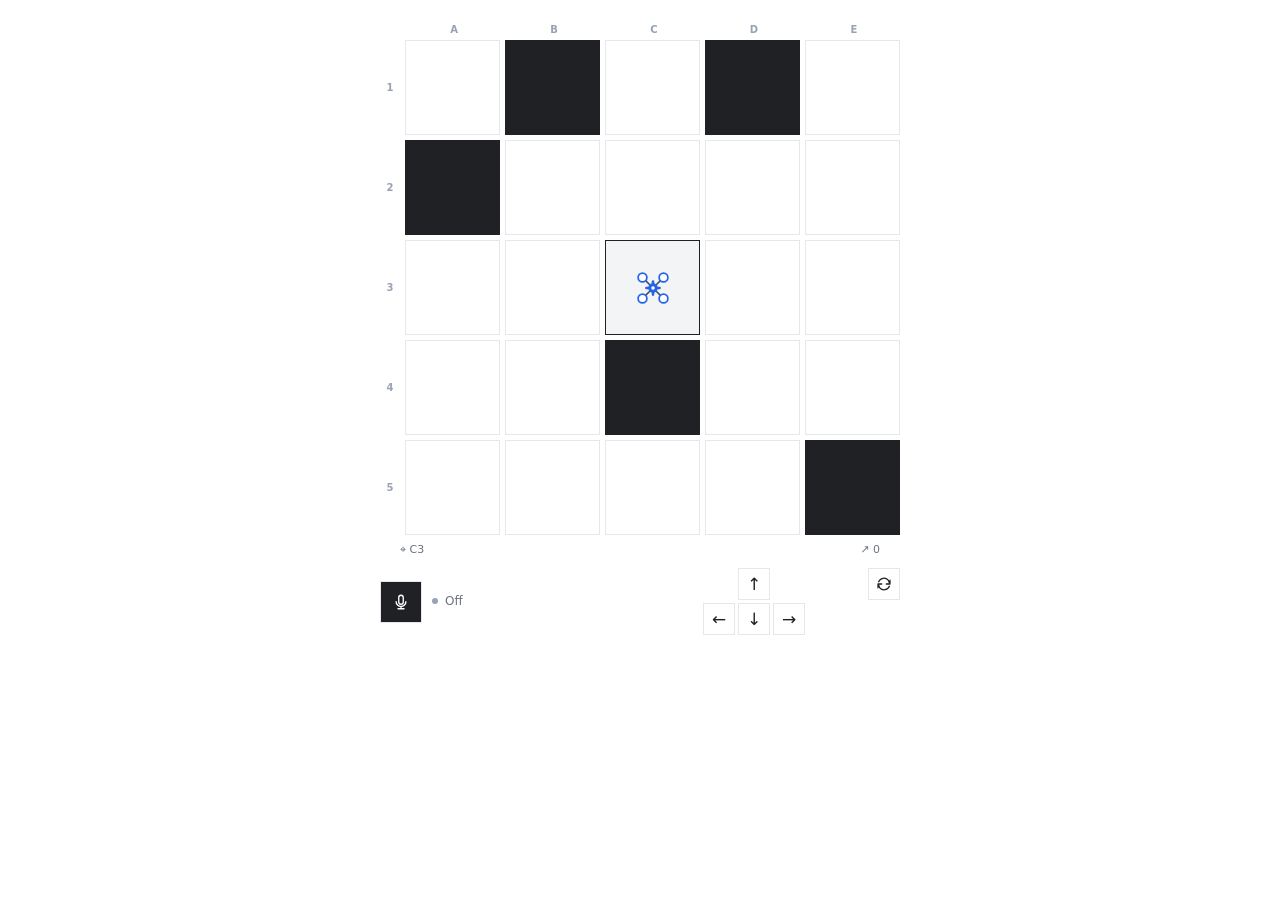
==== index.html @ 3739e99a "Added initial features for voice recognition" ====
<!doctype html>
<html lang="en">
  <head>
    <meta charset="utf-8">
    <meta name="viewport" content="width=device-width, initial-scale=1">
    <meta name="theme-color" content="#f4f6f8">
    <title>Drone Grid</title>
    <style>
      :root {
        color-scheme: light;
        font-family: Inter, ui-sans-serif, system-ui, -apple-system, BlinkMacSystemFont, "Segoe UI", sans-serif;
        background: #f4f6f8;
        color: #1f2937;
        font-synthesis: none;
        text-rendering: optimizeLegibility;
        --muted: #667085;
        --line: #e4e7ec;
        --blue: #2563eb;
        --blue-light: #eff6ff;
        --blocked: #b45309;
      }

      * { box-sizing: border-box; }

      body {
        min-width: 320px;
        min-height: 100vh;
        margin: 0;
        background: #f4f6f8;
      }

      button { font: inherit; }

      .app {
        width: min(1080px, calc(100% - 40px));
        margin: 0 auto;
        padding: 32px 0 40px;
      }

      .topbar, .brand, .eyebrow, .card-heading, .status, .legend, .voice-button, .reset-button {
        display: flex;
        align-items: center;
      }

      .topbar { justify-content: space-between; margin-bottom: 38px; }
      .brand { gap: 11px; font-size: 14px; font-weight: 700; letter-spacing: 0.035em; }
      .brand-mark {
        display: grid;
        width: 35px;
        height: 35px;
        place-items: center;
        border: 1px solid #d0d5dd;
        border-radius: 9px;
        color: var(--blue);
        background: #fff;
      }
      .top-label {
        color: var(--muted);
        font-size: 11px;
        font-weight: 700;
        letter-spacing: 0.15em;
        text-transform: uppercase;
      }

      .intro { margin-bottom: 26px; }
      .eyebrow {
        gap: 9px;
        margin-bottom: 12px;
        color: var(--blue);
        font-size: 11px;
        font-weight: 750;
        letter-spacing: 0.16em;
        text-transform: uppercase;
      }
      .eyebrow::before { width: 17px; height: 1px; background: var(--blue); content: ""; }
      h1 { margin: 0; font-size: clamp(30px, 5vw, 46px); letter-spacing: -0.035em; line-height: 1.1; }
      .intro p { margin: 12px 0 0; color: var(--muted); font-size: 14px; line-height: 1.6; }

      .workspace {
        display: grid;
        grid-template-columns: minmax(0, 1.48fr) minmax(285px, 0.82fr);
        gap: 18px;
        align-items: stretch;
      }

      .card {
        overflow: hidden;
        border: 1px solid var(--line);
        border-radius: 12px;
        background: #fff;
        box-shadow: 0 1px 3px rgba(16, 24, 40, 0.06);
      }

      .card-heading {
        min-height: 67px;
        justify-content: space-between;
        padding: 0 22px;
        border-bottom: 1px solid var(--line);
      }
      .card-heading strong { font-size: 13px; font-weight: 700; }
      .board-size {
        padding: 6px 9px;
        border: 1px solid var(--line);
        border-radius: 7px;
        color: var(--muted);
        font-size: 10px;
        font-weight: 700;
        letter-spacing: 0.1em;
      }

      .board-wrap { padding: 20px 22px 16px; }
      .coordinates {
        display: grid;
        grid-template-columns: 18px repeat(5, 1fr);
        gap: 8px;
        padding: 0 0 8px;
        color: #98a2b3;
        font-size: 10px;
        font-weight: 700;
        text-align: center;
      }
      .board-row { display: grid; grid-template-columns: 18px 1fr; gap: 8px; align-items: center; }
      .board-row + .board-row { margin-top: 8px; }
      .row-label { color: #98a2b3; font-size: 10px; font-weight: 700; text-align: center; }
      .grid {
        display: grid;
        grid-template-columns: repeat(5, 1fr);
        gap: 8px;
      }
      .cell {
        position: relative;
        display: grid;
        aspect-ratio: 1.24 / 1;
        min-height: 55px;
        place-items: center;
        overflow: hidden;
        border: 1px solid #eaecf0;
        border-radius: 8px;
        background: #f9fafb;
        transition: border-color 150ms ease, background-color 150ms ease;
      }
      .cell.drone-cell {
        border-color: #93b4ff;
        background-color: var(--blue-light);
      }
      .cell.obstacle-cell {
        border-color: #f0d7b8;
        background-color: #fffaf3;
      }
      .drone {
        width: 43px;
        height: 43px;
        color: var(--blue);
      }
      .obstacle {
        display: grid;
        width: 34px;
        height: 34px;
        place-items: center;
        border: 1px solid #f0d7b8;
        border-radius: 8px;
        background: #fff4e5;
        color: var(--blocked);
        font-size: 18px;
      }
      .legend { gap: 20px; padding: 15px 22px 19px; color: var(--muted); font-size: 11px; }
      .legend-item { display: inline-flex; align-items: center; gap: 7px; }
      .legend-swatch { width: 9px; height: 9px; border-radius: 3px; background: var(--blue); }
      .legend-swatch.blocked { background: var(--blocked); }
      .board-footer {
        display: flex;
        justify-content: space-between;
        padding: 14px 22px;
        border-top: 1px solid var(--line);
        color: var(--muted);
        font-size: 11px;
      }
      .board-footer strong { color: #344054; font-weight: 650; }

      .controls { display: flex; flex-direction: column; }
      .control-section { padding: 22px; }
      .section-label {
        margin: 0 0 15px;
        color: var(--muted);
        font-size: 10px;
        font-weight: 750;
        letter-spacing: 0.14em;
        text-transform: uppercase;
      }
      .voice-button, .reset-button {
        width: 100%;
        min-height: 49px;
        justify-content: center;
        gap: 10px;
        border: 1px solid transparent;
        border-radius: 10px;
        cursor: pointer;
        font-size: 13px;
        font-weight: 720;
        transition: transform 140ms ease, background-color 140ms ease, border-color 140ms ease;
      }
      .voice-button {
        color: #fff;
        background: var(--blue);
      }
      .voice-button:hover { background: #1d4ed8; }
      .voice-button[aria-pressed="true"] {
        color: #1d4ed8;
        border-color: #b2ccff;
        background: var(--blue-light);
        box-shadow: none;
      }
      .voice-button:focus-visible, .reset-button:focus-visible, .arrow:focus-visible {
        outline: 2px solid var(--blue);
        outline-offset: 3px;
      }
      .mic-icon { width: 17px; height: 17px; }
      .status {
        min-height: 38px;
        gap: 9px;
        margin-top: 13px;
        color: var(--muted);
        font-size: 11px;
        line-height: 1.45;
      }
      .status-dot {
        width: 7px;
        height: 7px;
        flex: 0 0 7px;
        border-radius: 50%;
        background: #98a2b3;
      }
      .status[data-state="listening"] .status-dot { background: #16a34a; }
      .status[data-state="error"] .status-dot { background: #dc2626; }
      .divider { height: 1px; background: var(--line); }
      .dpad { display: grid; grid-template-columns: repeat(3, 42px); grid-template-rows: repeat(2, 40px); gap: 6px; justify-content: center; }
      .arrow {
        display: grid;
        place-items: center;
        border: 1px solid var(--line);
        border-radius: 9px;
        background: #f9fafb;
        color: #344054;
        cursor: pointer;
        font-size: 17px;
        transition: border-color 140ms ease, background-color 140ms ease;
      }
      .arrow:hover { border-color: #93b4ff; background: var(--blue-light); }
      .arrow[data-direction="up"] { grid-column: 2; grid-row: 1; }
      .arrow[data-direction="left"] { grid-column: 1; grid-row: 2; }
      .arrow[data-direction="down"] { grid-column: 2; grid-row: 2; }
      .arrow[data-direction="right"] { grid-column: 3; grid-row: 2; }
      .reset-button {
        min-height: 41px;
        margin-top: 15px;
        border-color: var(--line);
        color: #475467;
        background: #fff;
        font-size: 11px;
      }
      .reset-button:hover { border-color: #b2ccff; background: var(--blue-light); }
      .command-tip {
        margin: auto 22px 22px;
        padding: 13px 14px;
        border: 1px solid #eaecf0;
        border-radius: 9px;
        background: #f9fafb;
        color: var(--muted);
        font-size: 11px;
        line-height: 1.55;
      }
      .command-tip strong { color: #344054; font-weight: 650; }

      @media (max-width: 760px) {
        .app { width: min(560px, calc(100% - 28px)); padding-top: 22px; }
        .topbar { margin-bottom: 29px; }
        .workspace { grid-template-columns: 1fr; }
        .control-section { padding: 19px 22px; }
        .controls { min-height: auto; }
        .command-tip { margin-top: 0; }
      }
      @media (max-width: 410px) {
        .board-wrap { padding-right: 13px; padding-left: 13px; }
        .grid { gap: 5px; }
        .board-row + .board-row { margin-top: 5px; }
        .coordinates { gap: 5px; }
        .cell { min-height: 46px; border-radius: 7px; }
        .drone { width: 36px; height: 36px; }
        .legend { gap: 13px; padding-right: 15px; padding-left: 15px; }
        .board-footer { padding-right: 15px; padding-left: 15px; }
      }
      @media (prefers-reduced-motion: reduce) {
        *, *::before, *::after { scroll-behavior: auto !important; animation-duration: 0.01ms !important; animation-iteration-count: 1 !important; transition-duration: 0.01ms !important; }
      }

      :root {
        color-scheme: light;
        background: #fff;
        color: #202124;
        --muted: #6b7280;
        --line: #e5e7eb;
        --blue: #2563eb;
        --blue-light: #f3f6fc;
        --blocked: #a16207;
      }
      body { background: #fff; }
      .app { width: min(520px, calc(100% - 32px)); padding: 24px 0; }
      .visually-hidden {
        position: absolute;
        width: 1px;
        height: 1px;
        padding: 0;
        margin: -1px;
        overflow: hidden;
        clip: rect(0, 0, 0, 0);
        white-space: nowrap;
        border: 0;
      }
      .workspace { display: grid; grid-template-columns: 1fr; gap: 12px; }
      .card { border: 0; border-radius: 0; background: transparent; box-shadow: none; }
      .board-wrap { padding: 0; }
      .coordinates { grid-template-columns: 20px repeat(5, 1fr); padding-bottom: 5px; }
      .board-row { grid-template-columns: 20px 1fr; gap: 5px; }
      .board-row + .board-row { margin-top: 5px; }
      .grid { gap: 5px; }
      .cell { aspect-ratio: 1 / 1; min-height: 0; border: 1px solid #e5e7eb; border-radius: 0; background: #fff; transition: background-color 100ms ease; }
      .cell.drone-cell { border-color: #202124; background: #f3f4f6; }
      .cell.obstacle-cell { border-color: #202124; background: #202124; }
      .drone { width: 42px; height: 42px; color: #202124; }
      .obstacle { width: 12px; height: 12px; border: 0; border-radius: 0; background: #202124; color: transparent; font-size: 0; }
      .board-footer { padding: 8px 20px 0; border: 0; font-variant-numeric: tabular-nums; }
      .board-footer span:first-child::before { content: "⌖ "; color: var(--muted); }
      .board-footer span:last-child::before { content: "↗ "; color: var(--muted); }
      .controls { display: grid; grid-template-columns: 1fr 1fr; align-items: center; gap: 12px; }
      .control-section { display: flex; align-items: center; gap: 10px; padding: 0; }
      .voice-button { width: 42px; min-height: 42px; flex: 0 0 42px; padding: 0; border: 1px solid var(--line); border-radius: 0; color: #fff; background: #202124; box-shadow: none; }
      .voice-button:hover { background: #34363a; }
      .voice-button[aria-pressed="true"] { border-color: #202124; color: #202124; background: #fff; }
      .mic-icon { width: 18px; height: 18px; }
      .voice-button:focus-visible, .reset-button:focus-visible, .arrow:focus-visible { outline: 2px solid #202124; outline-offset: 2px; }
      .status { min-height: 0; gap: 7px; margin: 0; font-size: 12px; }
      .status-dot { width: 6px; height: 6px; flex-basis: 6px; }
      .status[data-state="listening"] .status-dot { background: #16803c; box-shadow: none; }
      .status[data-state="error"] .status-dot { background: #b42318; }
      .control-section:last-child { display: grid; grid-template-columns: 1fr 32px; gap: 6px; justify-items: center; }
      .dpad { grid-row: span 2; grid-template-columns: repeat(3, 32px); grid-template-rows: repeat(2, 32px); gap: 3px; }
      .arrow { border-radius: 0; background: #fff; color: #202124; }
      .arrow:hover { border-color: #9ca3af; background: #f9fafb; }
      .reset-button { width: 32px; min-height: 32px; margin: 0; padding: 6px; border: 1px solid var(--line); border-radius: 0; color: #202124; background: #fff; }
      .reset-button svg { display: block; width: 18px; height: 18px; }
      .reset-button:hover { border-color: #9ca3af; background: #f9fafb; }
      @media (max-width: 410px) {
        .controls { grid-template-columns: 1fr; justify-items: center; }
        .control-section { width: 100%; justify-content: center; }
      }
    </style>
  </head>
  <body>
    <main class="app">
      <div class="workspace">
        <section class="card" aria-labelledby="board-title">
          <h1 class="visually-hidden" id="board-title">Navigation grid</h1>
          <div class="board-wrap">
            <div class="coordinates" aria-hidden="true">
              <span></span><span>A</span><span>B</span><span>C</span><span>D</span><span>E</span>
            </div>
            <div id="board" role="grid" aria-label="Drone navigation grid, 5 rows by 5 columns"></div>
          </div>
          <div class="board-footer">
            <span id="position" aria-label="Position C3">C3</span>
            <span id="move-count" aria-label="Moves 0">0</span>
          </div>
        </section>

        <section class="controls" aria-label="Flight controls">
          <div class="control-section">
            <button class="voice-button" id="listen-button" type="button" aria-label="Start listening" title="Start listening" aria-pressed="false">
              <svg class="mic-icon" viewBox="0 0 24 24" fill="none" aria-hidden="true">
                <rect x="9" y="3" width="6" height="12" rx="3" stroke="currentColor" stroke-width="1.8"></rect>
                <path d="M5.5 11.5a6.5 6.5 0 0 0 13 0M12 18v3m-4 0h8" stroke="currentColor" stroke-width="1.8" stroke-linecap="round"></path>
              </svg>
              <span class="visually-hidden" id="listen-label">Start listening</span>
            </button>
            <div class="status" id="status" data-state="idle" role="status" aria-live="polite">
              <span class="status-dot" aria-hidden="true"></span>
              <span id="status-message">Off</span>
            </div>
          </div>
          <div class="control-section">
            <div class="dpad" aria-label="Move the drone">
              <button class="arrow" type="button" data-direction="up" aria-label="Move up">↑</button>
              <button class="arrow" type="button" data-direction="left" aria-label="Move left">←</button>
              <button class="arrow" type="button" data-direction="down" aria-label="Move down">↓</button>
              <button class="arrow" type="button" data-direction="right" aria-label="Move right">→</button>
            </div>
            <button class="reset-button" id="reset-button" type="button" aria-label="Regenerate grid" title="Regenerate grid">
              <svg viewBox="0 0 24 24" fill="none" aria-hidden="true"><path d="M20 7v5h-5M4.9 9a7.5 7.5 0 0 1 12.7-2.1L20 12M4 17v-5h5m10.1 3a7.5 7.5 0 0 1-12.7 2.1L4 12" stroke="currentColor" stroke-width="1.7" stroke-linecap="round" stroke-linejoin="round"/></svg>
              <span class="visually-hidden">Regenerate grid</span>
            </button>
          </div>
        </section>
      </div>
    </main>

    <script>
      (() => {
        const SIZE = 5;
        const OBSTACLE_COUNT = 5;
        const board = document.querySelector("#board");
        const positionLabel = document.querySelector("#position");
        const moveCountLabel = document.querySelector("#move-count");
        const status = document.querySelector("#status");
        const statusMessage = document.querySelector("#status-message");
        const listenButton = document.querySelector("#listen-button");
        const listenLabel = document.querySelector("#listen-label");

        let drone = { row: 2, col: 2 };
        let obstacles = new Set();
        let moveCount = 0;
        let recognition = null;
        let listening = false;
        let recognitionActive = false;
        let restartTimer = null;
        let stableTimer = null;
        let restartDelay = 300;
        let lastRecognitionError = null;

        function key(row, col) {
          return `${row},${col}`;
        }

        function setStatus(message, state = "idle") {
          statusMessage.textContent = message;
          status.dataset.state = state;
        }

        function renderBoard() {
          board.replaceChildren();
          for (let row = 0; row < SIZE; row += 1) {
            const rowElement = document.createElement("div");
            rowElement.className = "board-row";
            rowElement.setAttribute("role", "row");

            const rowLabel = document.createElement("span");
            rowLabel.className = "row-label";
            rowLabel.setAttribute("aria-hidden", "true");
            rowLabel.textContent = String(row + 1);
            rowElement.append(rowLabel);

            const gridRow = document.createElement("div");
            gridRow.className = "grid";
            for (let col = 0; col < SIZE; col += 1) {
              const cell = document.createElement("div");
              cell.className = "cell";
              cell.setAttribute("role", "gridcell");
              cell.setAttribute("aria-label", `Row ${row + 1}, column ${String.fromCharCode(65 + col)}`);

              if (drone.row === row && drone.col === col) {
                cell.classList.add("drone-cell");
                cell.setAttribute("aria-label", `Drone at row ${row + 1}, column ${String.fromCharCode(65 + col)}`);
                cell.innerHTML = '<svg class="drone" viewBox="0 0 48 48" fill="none" aria-hidden="true"><path d="M24 16.5v15M16.5 24h15" stroke="#2563eb" stroke-width="3" stroke-linecap="round"/><path d="M20 20l-5-5m13 13 5 5m0-18-5 5m-8 8-5 5" stroke="#475467" stroke-width="2" stroke-linecap="round"/><circle cx="12" cy="12" r="5" fill="#fff" stroke="#2563eb" stroke-width="2"/><circle cx="36" cy="12" r="5" fill="#fff" stroke="#2563eb" stroke-width="2"/><circle cx="12" cy="36" r="5" fill="#fff" stroke="#2563eb" stroke-width="2"/><circle cx="36" cy="36" r="5" fill="#fff" stroke="#2563eb" stroke-width="2"/><circle cx="24" cy="24" r="5.5" fill="#2563eb"/><circle cx="24" cy="24" r="2" fill="#fff"/></svg>';
              } else if (obstacles.has(key(row, col))) {
                cell.classList.add("obstacle-cell");
                cell.setAttribute("aria-label", `Obstacle at row ${row + 1}, column ${String.fromCharCode(65 + col)}`);
                cell.innerHTML = '<span class="obstacle" aria-hidden="true">✳</span>';
              }
              gridRow.append(cell);
            }
            rowElement.append(gridRow);
            board.append(rowElement);
          }

          positionLabel.textContent = `${String.fromCharCode(65 + drone.col)}${drone.row + 1}`;
          moveCountLabel.textContent = String(moveCount);
          positionLabel.setAttribute("aria-label", `Position ${positionLabel.textContent}`);
          moveCountLabel.setAttribute("aria-label", `Moves ${moveCount}`);
        }

        function generateObstacles() {
          const locations = [];
          for (let row = 0; row < SIZE; row += 1) {
            for (let col = 0; col < SIZE; col += 1) {
              if (row !== drone.row || col !== drone.col) locations.push(key(row, col));
            }
          }

          obstacles = new Set();
          while (obstacles.size < OBSTACLE_COUNT) {
            const index = Math.floor(Math.random() * locations.length);
            obstacles.add(locations[index]);
            locations.splice(index, 1);
          }
        }

        function move(direction) {
          const offsets = {
            left: [0, -1],
            right: [0, 1],
            up: [-1, 0],
            down: [1, 0]
          };
          const [rowOffset, colOffset] = offsets[direction];
          const nextRow = drone.row + rowOffset;
          const nextCol = drone.col + colOffset;

          if (nextRow < 0 || nextRow >= SIZE || nextCol < 0 || nextCol >= SIZE) {
            setStatus("Edge", listening ? "listening" : "error");
            return;
          }
          if (obstacles.has(key(nextRow, nextCol))) {
            setStatus("Blocked", listening ? "listening" : "error");
            return;
          }

          drone = { row: nextRow, col: nextCol };
          moveCount += 1;
          renderBoard();
          setStatus(positionLabel.textContent, listening ? "listening" : "idle");
        }

        function updateListenButton() {
          listenButton.setAttribute("aria-pressed", String(listening));
          listenLabel.textContent = listening ? "Stop listening" : "Start listening";
          listenButton.setAttribute("aria-label", listenLabel.textContent);
          listenButton.title = listenLabel.textContent;
        }

        function directionForWord(word) {
          const soundAlikes = {
            left: ["left", "lef", "lift"],
            right: ["right", "righ", "rite", "write", "wright", "wight", "light"],
            up: ["up", "upp", "app"],
            down: ["down", "doun", "dawn", "don", "town"]
          };

          for (const [direction, alternatives] of Object.entries(soundAlikes)) {
            if (alternatives.includes(word)) return direction;
          }
          return null;
        }

        function scheduleRecognitionRestart(error) {
          if (!listening) return;
          window.clearTimeout(restartTimer);

          if (error === "network") {
            setStatus("Retrying…", "listening");
          } else if (error === "no-speech") {
            setStatus("On", "listening");
          } else {
            setStatus("Reconnecting…", "listening");
          }

          const delay = restartDelay;
          restartTimer = window.setTimeout(() => {
            if (listening) startRecognition();
          }, error === "no-speech" ? 300 : delay);
          if (error !== "no-speech") restartDelay = Math.min(restartDelay * 2, 5000);
        }

        function stopListening() {
          listening = false;
          window.clearTimeout(restartTimer);
          window.clearTimeout(stableTimer);
          updateListenButton();
          if (recognition && recognitionActive) recognition.stop();
          setStatus("Off");
        }

        function startRecognition() {
          const SpeechRecognition = window.SpeechRecognition || window.webkitSpeechRecognition;
          if (!SpeechRecognition || !listening || recognitionActive) return;

          const currentRecognition = new SpeechRecognition();
          recognition = currentRecognition;
          currentRecognition.lang = "en-US";
          currentRecognition.continuous = true;
          currentRecognition.interimResults = true;
          const processedCommandCounts = new Map();

          currentRecognition.onstart = () => {
            if (recognition !== currentRecognition) return;
            if (!listening) {
              currentRecognition.stop();
              return;
            }
            recognitionActive = true;
            window.clearTimeout(stableTimer);
            stableTimer = window.setTimeout(() => {
              restartDelay = 300;
            }, 10000);
            setStatus("On", "listening");
          };
          currentRecognition.onresult = (event) => {
            if (recognition !== currentRecognition || !listening) return;

            for (let index = event.resultIndex; index < event.results.length; index += 1) {
              const result = event.results[index];
              const transcript = result[0].transcript;
              const words = transcript.toLowerCase().match(/\b[a-z]+\b/g) || [];
              const commands = words.map(directionForWord).filter(Boolean);
              const processedCount = processedCommandCounts.get(index) || 0;

              for (let commandIndex = processedCount; commandIndex < commands.length; commandIndex += 1) {
                move(commands[commandIndex]);
              }
              processedCommandCounts.set(index, Math.max(processedCount, commands.length));
            }
          };
          currentRecognition.onerror = (event) => {
            if (event.error === "aborted") return;
            const messages = {
              "not-allowed": "Mic access denied",
              "service-not-allowed": "Service denied",
              "audio-capture": "No microphone",
            };
            if (event.error === "network" || event.error === "no-speech") {
              lastRecognitionError = event.error;
            } else {
              setStatus(messages[event.error] || `Error: ${event.error}`, "error");
              listening = false;
              updateListenButton();
            }
          };
          currentRecognition.onend = () => {
            if (recognition !== currentRecognition) return;
            recognitionActive = false;
            window.clearTimeout(stableTimer);
            if (!listening) return;
            scheduleRecognitionRestart(lastRecognitionError);
            lastRecognitionError = null;
          };

          try {
            currentRecognition.start();
          } catch (error) {
            recognitionActive = false;
            listening = false;
            updateListenButton();
            setStatus("Start failed", "error");
          }
        }

        function startListening() {
          const SpeechRecognition = window.SpeechRecognition || window.webkitSpeechRecognition;
          if (!SpeechRecognition) {
            setStatus("Unsupported", "error");
            return;
          }

          listening = true;
          updateListenButton();
          setStatus("Starting…");
          startRecognition();
        }

        listenButton.addEventListener("click", () => {
          if (listening) stopListening();
          else startListening();
        });
        document.querySelectorAll(".arrow").forEach((button) => {
          button.addEventListener("click", () => move(button.dataset.direction));
        });
        document.querySelector("#reset-button").addEventListener("click", () => {
          drone = { row: 2, col: 2 };
          moveCount = 0;
          generateObstacles();
          renderBoard();
          setStatus("Ready");
        });

        generateObstacles();
        renderBoard();
      })();
    </script>
  </body>
</html>
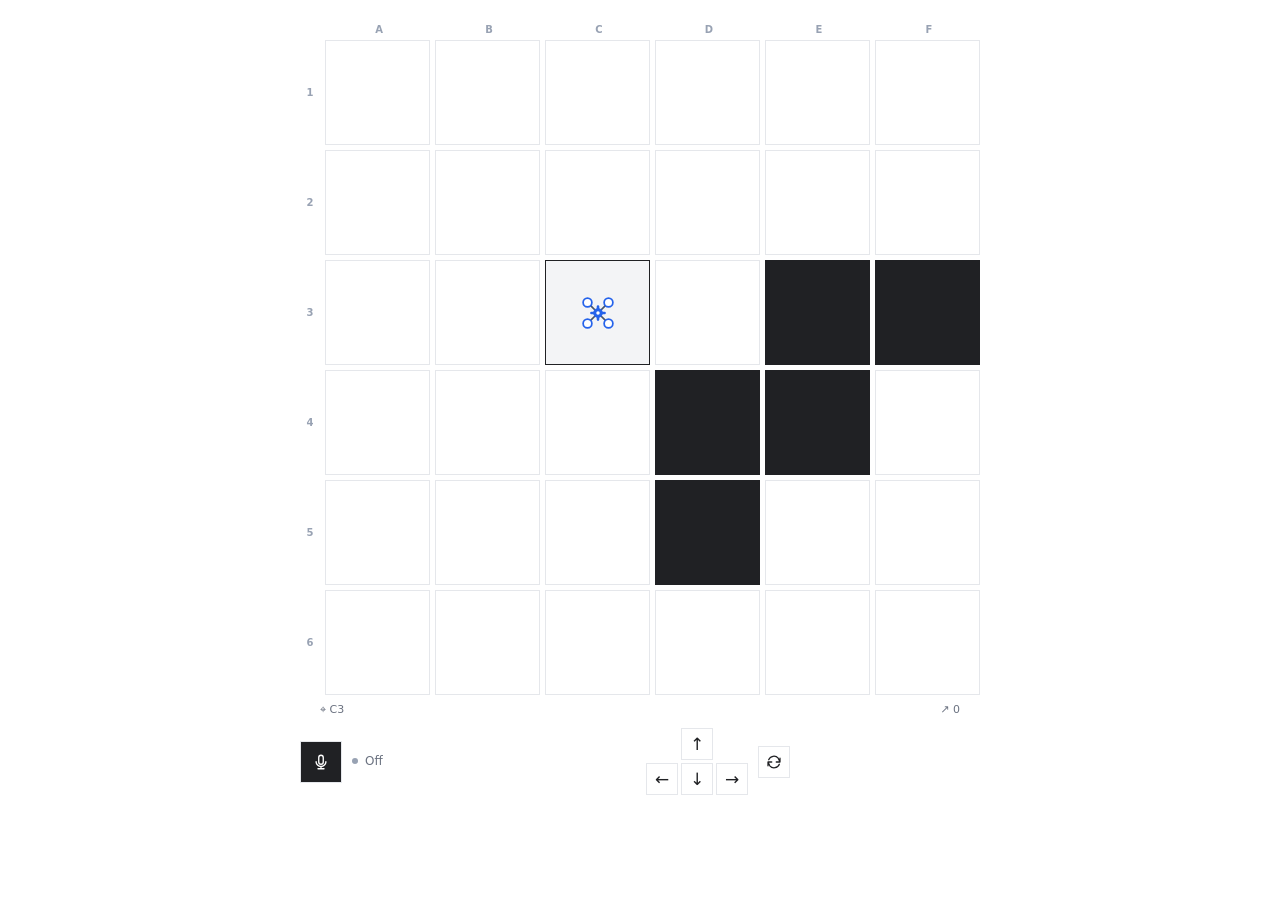
==== commit 7e265b83: "Added AI features and drone has more complex command options now" ====
--- a/index.html
+++ b/index.html
@@ -111,7 +111,7 @@
       .board-wrap { padding: 20px 22px 16px; }
       .coordinates {
         display: grid;
-        grid-template-columns: 18px repeat(5, 1fr);
+        grid-template-columns: 18px repeat(6, 1fr);
         gap: 8px;
         padding: 0 0 8px;
         color: #98a2b3;
@@ -124,7 +124,7 @@
       .row-label { color: #98a2b3; font-size: 10px; font-weight: 700; text-align: center; }
       .grid {
         display: grid;
-        grid-template-columns: repeat(5, 1fr);
+        grid-template-columns: repeat(6, 1fr);
         gap: 8px;
       }
       .cell {
@@ -304,7 +304,7 @@
         --blocked: #a16207;
       }
       body { background: #fff; }
-      .app { width: min(520px, calc(100% - 32px)); padding: 24px 0; }
+      .app { width: min(680px, calc(100% - 32px)); padding: 24px 0; }
       .visually-hidden {
         position: absolute;
         width: 1px;
@@ -319,7 +319,7 @@
       .workspace { display: grid; grid-template-columns: 1fr; gap: 12px; }
       .card { border: 0; border-radius: 0; background: transparent; box-shadow: none; }
       .board-wrap { padding: 0; }
-      .coordinates { grid-template-columns: 20px repeat(5, 1fr); padding-bottom: 5px; }
+      .coordinates { grid-template-columns: 20px repeat(6, 1fr); padding-bottom: 5px; }
       .board-row { grid-template-columns: 20px 1fr; gap: 5px; }
       .board-row + .board-row { margin-top: 5px; }
       .grid { gap: 5px; }
@@ -349,6 +349,15 @@
       .reset-button { width: 32px; min-height: 32px; margin: 0; padding: 6px; border: 1px solid var(--line); border-radius: 0; color: #202124; background: #fff; }
       .reset-button svg { display: block; width: 18px; height: 18px; }
       .reset-button:hover { border-color: #9ca3af; background: #f9fafb; }
+      .history {
+        grid-column: 1 / -1;
+        border-top: 1px solid var(--line);
+        padding-top: 12px;
+      }
+      .history[hidden] { display: none; }
+      .history-title { margin: 0 0 7px; color: var(--muted); font-size: 11px; font-weight: 500; }
+      .history-list { display: grid; gap: 5px; max-height: 120px; overflow-y: auto; margin: 0; padding: 0; list-style: none; }
+      .history-list li { overflow-wrap: anywhere; color: #202124; font-size: 12px; line-height: 1.4; }
       @media (max-width: 410px) {
         .controls { grid-template-columns: 1fr; justify-items: center; }
         .control-section { width: 100%; justify-content: center; }
@@ -362,9 +371,9 @@
           <h1 class="visually-hidden" id="board-title">Navigation grid</h1>
           <div class="board-wrap">
             <div class="coordinates" aria-hidden="true">
-              <span></span><span>A</span><span>B</span><span>C</span><span>D</span><span>E</span>
+              <span></span><span>A</span><span>B</span><span>C</span><span>D</span><span>E</span><span>F</span>
             </div>
-            <div id="board" role="grid" aria-label="Drone navigation grid, 5 rows by 5 columns"></div>
+            <div id="board" role="grid" aria-label="Drone navigation grid, 6 rows by 6 columns"></div>
           </div>
           <div class="board-footer">
             <span id="position" aria-label="Position C3">C3</span>
@@ -398,13 +407,17 @@
               <span class="visually-hidden">Regenerate grid</span>
             </button>
           </div>
+          <section class="history" id="history-panel" aria-label="Voice command history" hidden>
+            <h2 class="history-title">History</h2>
+            <ol class="history-list" id="history-list" aria-live="polite"></ol>
+          </section>
         </section>
       </div>
     </main>
 
     <script>
       (() => {
-        const SIZE = 5;
+        const SIZE = 6;
         const OBSTACLE_COUNT = 5;
         const board = document.querySelector("#board");
         const positionLabel = document.querySelector("#position");
@@ -413,10 +426,16 @@
         const statusMessage = document.querySelector("#status-message");
         const listenButton = document.querySelector("#listen-button");
         const listenLabel = document.querySelector("#listen-label");
+        const historyPanel = document.querySelector("#history-panel");
+        const historyList = document.querySelector("#history-list");
 
         let drone = { row: 2, col: 2 };
         let obstacles = new Set();
         let moveCount = 0;
+        let navigating = false;
+        let navigationVersion = 0;
+        let commandQueue = [];
+        let processingCommands = false;
         let recognition = null;
         let listening = false;
         let recognitionActive = false;
@@ -477,18 +496,88 @@
         }
 
         function generateObstacles() {
-          const locations = [];
-          for (let row = 0; row < SIZE; row += 1) {
-            for (let col = 0; col < SIZE; col += 1) {
-              if (row !== drone.row || col !== drone.col) locations.push(key(row, col));
+          const patterns = [
+            [[0, 0], [1, 0], [2, 0], [2, 1], [2, 2]],
+            [[0, 0], [0, 1], [1, 1], [1, 2], [2, 2]],
+            [[0, 0], [0, 1], [0, 2], [1, 1], [2, 1]],
+            [[0, 0], [1, 0], [1, 1], [2, 1], [2, 2]],
+            [[0, 1], [1, 0], [1, 1], [1, 2], [2, 1]]
+          ];
+
+          function connected(candidate) {
+            const start = key(drone.row, drone.col);
+            const visited = new Set([start]);
+            const queue = [{ row: drone.row, col: drone.col }];
+            const offsets = [[-1, 0], [1, 0], [0, -1], [0, 1]];
+
+            for (let index = 0; index < queue.length; index += 1) {
+              const { row, col } = queue[index];
+              for (const [rowOffset, colOffset] of offsets) {
+                const nextRow = row + rowOffset;
+                const nextCol = col + colOffset;
+                const nextKey = key(nextRow, nextCol);
+                if (nextRow < 0 || nextRow >= SIZE || nextCol < 0 || nextCol >= SIZE ||
+                    candidate.has(nextKey) || visited.has(nextKey)) continue;
+                visited.add(nextKey);
+                queue.push({ row: nextRow, col: nextCol });
+              }
+            }
+
+            return visited.size === SIZE * SIZE - candidate.size;
+          }
+
+          for (let attempt = 0; attempt < 250; attempt += 1) {
+            const pattern = patterns[Math.floor(Math.random() * patterns.length)];
+            const rotation = Math.floor(Math.random() * 4);
+            const reflect = Math.random() < 0.5;
+            const transformed = pattern.map(([originalRow, originalCol]) => {
+              let row = originalRow;
+              let col = reflect ? -originalCol : originalCol;
+              for (let turn = 0; turn < rotation; turn += 1) {
+                [row, col] = [col, -row];
+              }
+              return [row, col];
+            });
+            const minRow = Math.min(...transformed.map(([row]) => row));
+            const maxRow = Math.max(...transformed.map(([row]) => row));
+            const minCol = Math.min(...transformed.map(([, col]) => col));
+            const maxCol = Math.max(...transformed.map(([, col]) => col));
+            const offsetRow = Math.floor(Math.random() * (SIZE - (maxRow - minRow)));
+            const offsetCol = Math.floor(Math.random() * (SIZE - (maxCol - minCol)));
+            const candidate = new Set(transformed.map(([row, col]) =>
+              key(row - minRow + offsetRow, col - minCol + offsetCol)));
+
+            if (candidate.has(key(drone.row, drone.col))) continue;
+
+            const extraCount = Math.floor(Math.random() * 3);
+            for (let extra = 0; extra < extraCount; extra += 1) {
+              const options = [];
+              for (let row = 0; row < SIZE; row += 1) {
+                for (let col = 0; col < SIZE; col += 1) {
+                  const location = key(row, col);
+                  if (location === key(drone.row, drone.col) || candidate.has(location)) continue;
+                  if ([[-1, 0], [1, 0], [0, -1], [0, 1]].some(([dr, dc]) =>
+                    candidate.has(key(row + dr, col + dc)))) options.push(location);
+                }
+              }
+              if (!options.length) break;
+              candidate.add(options[Math.floor(Math.random() * options.length)]);
+            }
+
+            if (connected(candidate)) {
+              obstacles = candidate;
+              return;
             }
           }
 
           obstacles = new Set();
           while (obstacles.size < OBSTACLE_COUNT) {
-            const index = Math.floor(Math.random() * locations.length);
-            obstacles.add(locations[index]);
-            locations.splice(index, 1);
+            const row = Math.floor(Math.random() * SIZE);
+            const col = Math.floor(Math.random() * SIZE);
+            const location = key(row, col);
+            if (location === key(drone.row, drone.col)) continue;
+            obstacles.add(location);
+            if (obstacles.size === OBSTACLE_COUNT && !connected(obstacles)) obstacles.delete(location);
           }
         }
 
@@ -516,6 +605,53 @@
           moveCount += 1;
           renderBoard();
           setStatus(positionLabel.textContent, listening ? "listening" : "idle");
+          return true;
+        }
+
+        async function moveAlong(route, finalStatus = null) {
+          const version = navigationVersion;
+          navigating = true;
+          setArrowControlsDisabled(true);
+          try {
+            for (const direction of route) {
+              if (version !== navigationVersion) return;
+              if (!move(direction)) return;
+              await new Promise((resolve) => window.setTimeout(resolve, 220));
+            }
+            if (finalStatus && version === navigationVersion) {
+              setStatus(finalStatus, listening ? "listening" : "idle");
+            }
+          } finally {
+            if (version === navigationVersion) {
+              navigating = false;
+              setArrowControlsDisabled(false);
+            }
+          }
+        }
+
+        function setArrowControlsDisabled(disabled) {
+          document.querySelectorAll(".arrow").forEach((button) => {
+            button.disabled = disabled;
+          });
+        }
+
+        function addHistory(transcript, resultIndex, historyEntries) {
+          let entry = historyEntries.get(resultIndex);
+          if (!entry) {
+            entry = document.createElement("li");
+            historyEntries.set(resultIndex, entry);
+            historyList.append(entry);
+          }
+          entry.textContent = transcript.trim();
+          historyPanel.hidden = false;
+
+          while (historyList.children.length > 8) {
+            const oldest = historyList.children[0];
+            historyList.removeChild(oldest);
+            for (const [index, item] of historyEntries) {
+              if (item === oldest) historyEntries.delete(index);
+            }
+          }
         }
 
         function updateListenButton() {
@@ -527,16 +663,235 @@
 
         function directionForWord(word) {
           const soundAlikes = {
-            left: ["left", "lef", "lift"],
-            right: ["right", "righ", "rite", "write", "wright", "wight", "light"],
-            up: ["up", "upp", "app"],
-            down: ["down", "doun", "dawn", "don", "town"]
+            left: ["left", "lef", "lift", "west", "westward"],
+            right: ["right", "righ", "rite", "write", "wright", "wight", "light", "east", "eastward"],
+            up: ["up", "upp", "app", "north", "northward"],
+            down: ["down", "doun", "dawn", "don", "town", "south", "southward"]
           };
 
           for (const [direction, alternatives] of Object.entries(soundAlikes)) {
             if (alternatives.includes(word)) return direction;
           }
           return null;
+        }
+
+        function ordinalValue(word) {
+          const ordinals = {
+            first: 1, one: 1, "1": 1, "1st": 1,
+            second: 2, two: 2, "2": 2, "2nd": 2,
+            third: 3, three: 3, "3": 3, "3rd": 3,
+            fourth: 4, four: 4, "4": 4, "4th": 4,
+            fifth: 5, five: 5, "5": 5, "5th": 5,
+            sixth: 6, six: 6, "6": 6, "6th": 6
+          };
+          return ordinals[word] || null;
+        }
+
+        function parseDestination(transcript) {
+          const text = transcript.toLowerCase()
+            .replace(/\b(north|south)(east|west)\b/g, "$1 $2")
+            .replace(/[,-]/g, " ");
+          const ordinalPattern = "(first|one|1st|1|second|two|2nd|2|third|three|3rd|3|fourth|four|4th|4|fifth|five|5th|5|sixth|six|6th|6)";
+          const rowWord = /\b(top|upper|north|bottom|lower|south)\b/;
+          const columnWord = /\b(left|west|right|east)\b/;
+          const destinationCue = /\b(to|toward|towards|reach|go|move|head|fly)\b/.test(text);
+          const rowMatch = text.match(rowWord);
+          const columnMatch = text.match(columnWord);
+
+          if (rowMatch && columnMatch) {
+            return {
+              row: /top|upper|north/.test(rowMatch[1]) ? 0 : SIZE - 1,
+              col: /left|west/.test(columnMatch[1]) ? 0 : SIZE - 1
+            };
+          }
+          if (/\b(center|centre|middle)\b/.test(text)) return { row: 2, col: 2 };
+
+          const rowOrdinal = text.match(new RegExp(`\\b(?:row|line)\\s+(?:number\\s+)?${ordinalPattern}\\b|\\b${ordinalPattern}\\s+(?:row|line)\\b`));
+          const columnOrdinal = text.match(new RegExp(`\\b(?:column|col)\\s+(?:number\\s+)?${ordinalPattern}\\b|\\b${ordinalPattern}\\s+(?:column|col)\\b`));
+          if (rowOrdinal && columnOrdinal) {
+            const values = rowOrdinal[0].match(new RegExp(ordinalPattern, "g"));
+            const columns = columnOrdinal[0].match(new RegExp(ordinalPattern, "g"));
+            return { row: ordinalValue(values[0]) - 1, col: ordinalValue(columns[0]) - 1 };
+          }
+          if (rowMatch && columnOrdinal && /\brow\b/.test(text)) {
+            const values = columnOrdinal[0].match(new RegExp(ordinalPattern, "g"));
+            return {
+              row: /top|upper|north/.test(rowMatch[1]) ? 0 : SIZE - 1,
+              col: ordinalValue(values[0]) - 1
+            };
+          }
+          if (columnMatch && rowOrdinal && /\bcolumn\b/.test(text)) {
+            const values = rowOrdinal[0].match(new RegExp(ordinalPattern, "g"));
+            return {
+              row: ordinalValue(values[0]) - 1,
+              col: /left|west/.test(columnMatch[1]) ? 0 : SIZE - 1
+            };
+          }
+
+          const positionMatch = text.match(new RegExp(`\\b${ordinalPattern}\\b`));
+          const spacePosition = positionMatch ? ordinalValue(positionMatch[0]) : null;
+          const hasSpace = /\b(space|cell|square|spot)\b/.test(text);
+          if (spacePosition && hasSpace && rowMatch) {
+            return {
+              row: /top|upper|north/.test(rowMatch[1]) ? 0 : SIZE - 1,
+              col: spacePosition - 1
+            };
+          }
+          if (spacePosition && hasSpace && columnMatch) {
+            return {
+              row: spacePosition - 1,
+              col: /left|west/.test(columnMatch[1]) ? 0 : SIZE - 1
+            };
+          }
+
+          if (rowMatch && !columnMatch && (/\b(row|edge|side|end)\b/.test(text) || destinationCue)) {
+            return { row: /top|upper|north/.test(rowMatch[1]) ? 0 : SIZE - 1, col: drone.col };
+          }
+          if (columnMatch && !rowMatch && (/\b(column|col|edge|side|end)\b/.test(text) || destinationCue)) {
+            return { row: drone.row, col: /left|west/.test(columnMatch[1]) ? 0 : SIZE - 1 };
+          }
+          return null;
+        }
+
+        function parseVoiceCommands(transcript) {
+          const text = transcript.toLowerCase();
+          const words = text.match(/\b[a-z0-9]+(?:st|nd|rd|th)?\b/g) || [];
+          const directions = words.map(directionForWord).filter(Boolean);
+          const continueUntilBlocked = /\b(until|till|til|block|blocked|obstacle|wall|edge|stop|stops|stopping)\b/.test(text);
+          if (continueUntilBlocked && directions.length) {
+            return [{ type: "until-blocked", direction: directions[directions.length - 1] }];
+          }
+
+          const destination = parseDestination(text);
+          if (destination) {
+            return [{ type: "destination", ...destination }];
+          }
+
+          if (/\b(corner|row|column|col|space|cell|square|spot|center|centre|middle)\b/.test(text) ||
+              (rowMatchForDestination(text) && columnMatchForDestination(text))) return [];
+
+          return directions.map((direction) => ({ type: "direction", direction }));
+        }
+
+        function rowMatchForDestination(text) {
+          return /\b(top|upper|north|bottom|lower|south)\b/.test(text);
+        }
+
+        function columnMatchForDestination(text) {
+          return /\b(left|west|right|east)\b/.test(text);
+        }
+
+        async function moveToDestination(row, col) {
+          if (row < 0 || row >= SIZE || col < 0 || col >= SIZE) {
+            setStatus("Out of range", listening ? "listening" : "error");
+            return;
+          }
+
+          const startKey = key(drone.row, drone.col);
+          const queue = [{ row: drone.row, col: drone.col }];
+          const previous = new Map([[startKey, null]]);
+          const distances = new Map([[startKey, 0]]);
+          const directions = [
+            ["up", -1, 0],
+            ["right", 0, 1],
+            ["down", 1, 0],
+            ["left", 0, -1]
+          ];
+
+          for (let cursor = 0; cursor < queue.length; cursor += 1) {
+            const current = queue[cursor];
+            for (const [direction, rowOffset, colOffset] of directions) {
+              const nextRow = current.row + rowOffset;
+              const nextCol = current.col + colOffset;
+              const nextKey = key(nextRow, nextCol);
+              if (nextRow < 0 || nextRow >= SIZE || nextCol < 0 || nextCol >= SIZE ||
+                  obstacles.has(nextKey) || previous.has(nextKey)) continue;
+              previous.set(nextKey, { key: key(current.row, current.col), direction });
+              distances.set(nextKey, distances.get(key(current.row, current.col)) + 1);
+              queue.push({ row: nextRow, col: nextCol });
+            }
+          }
+
+          let targetKey = null;
+          let targetDistance = Infinity;
+          let routeDistance = Infinity;
+          for (const [candidateKey, distance] of distances) {
+            const [candidateRow, candidateCol] = candidateKey.split(",").map(Number);
+            const distanceToDestination = Math.abs(candidateRow - row) + Math.abs(candidateCol - col);
+            if (distanceToDestination < targetDistance ||
+                (distanceToDestination === targetDistance && distance < routeDistance)) {
+              targetKey = candidateKey;
+              targetDistance = distanceToDestination;
+              routeDistance = distance;
+            }
+          }
+
+          if (targetKey === null) {
+            setStatus("Unreachable", listening ? "listening" : "error");
+            return;
+          }
+
+          const route = [];
+          let currentKey = targetKey;
+          while (currentKey !== startKey) {
+            const step = previous.get(currentKey);
+            route.push(step.direction);
+            currentKey = step.key;
+          }
+          route.reverse();
+          const [targetRow, targetCol] = targetKey.split(",").map(Number);
+          const finalPosition = `${String.fromCharCode(65 + targetCol)}${targetRow + 1}`;
+          await moveAlong(route, finalPosition);
+        }
+
+        async function moveUntilBlocked(direction) {
+          const route = [];
+          let row = drone.row;
+          let col = drone.col;
+          let stopStatus = "Blocked";
+          const [rowOffset, colOffset] = {
+            left: [0, -1],
+            right: [0, 1],
+            up: [-1, 0],
+            down: [1, 0]
+          }[direction];
+
+          for (let step = 0; step <= SIZE; step += 1) {
+            const nextRow = row + rowOffset;
+            const nextCol = col + colOffset;
+            if (nextRow < 0 || nextRow >= SIZE || nextCol < 0 || nextCol >= SIZE) {
+              stopStatus = "Edge";
+              break;
+            }
+            if (obstacles.has(key(nextRow, nextCol))) break;
+            route.push(direction);
+            row = nextRow;
+            col = nextCol;
+          }
+          await moveAlong(route, stopStatus);
+        }
+
+        async function executeVoiceCommand(command) {
+          if (command.type === "destination") {
+            await moveToDestination(command.row, command.col);
+          } else if (command.type === "until-blocked") {
+            await moveUntilBlocked(command.direction);
+          } else {
+            move(command.direction);
+          }
+        }
+
+        async function processCommandQueue() {
+          if (processingCommands) return;
+          processingCommands = true;
+          try {
+            while (commandQueue.length) {
+              await executeVoiceCommand(commandQueue.shift());
+            }
+          } finally {
+            processingCommands = false;
+            if (commandQueue.length) processCommandQueue();
+          }
         }
 
         function scheduleRecognitionRestart(error) {
@@ -576,7 +931,8 @@
           currentRecognition.lang = "en-US";
           currentRecognition.continuous = true;
           currentRecognition.interimResults = true;
-          const processedCommandCounts = new Map();
+          const processedCommandsByResult = new Map();
+          const historyEntriesByResult = new Map();
 
           currentRecognition.onstart = () => {
             if (recognition !== currentRecognition) return;
@@ -597,14 +953,25 @@
             for (let index = event.resultIndex; index < event.results.length; index += 1) {
               const result = event.results[index];
               const transcript = result[0].transcript;
-              const words = transcript.toLowerCase().match(/\b[a-z]+\b/g) || [];
-              const commands = words.map(directionForWord).filter(Boolean);
-              const processedCount = processedCommandCounts.get(index) || 0;
-
-              for (let commandIndex = processedCount; commandIndex < commands.length; commandIndex += 1) {
-                move(commands[commandIndex]);
+              const commands = parseVoiceCommands(transcript);
+              const processed = processedCommandsByResult.get(index) || { commands: [] };
+
+              if (commands.length) addHistory(transcript, index, historyEntriesByResult);
+              for (let commandIndex = 0; commandIndex < commands.length; commandIndex += 1) {
+                const command = commands[commandIndex];
+                const previousCommand = processed.commands[commandIndex];
+                const commandChanged = previousCommand && (
+                  previousCommand.type !== command.type ||
+                  previousCommand.direction !== command.direction ||
+                  previousCommand.row !== command.row ||
+                  previousCommand.col !== command.col
+                );
+                if (!previousCommand || commandChanged) {
+                  commandQueue.push(command);
+                  processCommandQueue();
+                }
               }
-              processedCommandCounts.set(index, Math.max(processedCount, commands.length));
+              processedCommandsByResult.set(index, { commands });
             }
           };
           currentRecognition.onerror = (event) => {
@@ -659,9 +1026,15 @@
           else startListening();
         });
         document.querySelectorAll(".arrow").forEach((button) => {
-          button.addEventListener("click", () => move(button.dataset.direction));
+          button.addEventListener("click", () => {
+            if (!navigating) move(button.dataset.direction);
+          });
         });
         document.querySelector("#reset-button").addEventListener("click", () => {
+          navigationVersion += 1;
+          navigating = false;
+          commandQueue = [];
+          setArrowControlsDisabled(false);
           drone = { row: 2, col: 2 };
           moveCount = 0;
           generateObstacles();
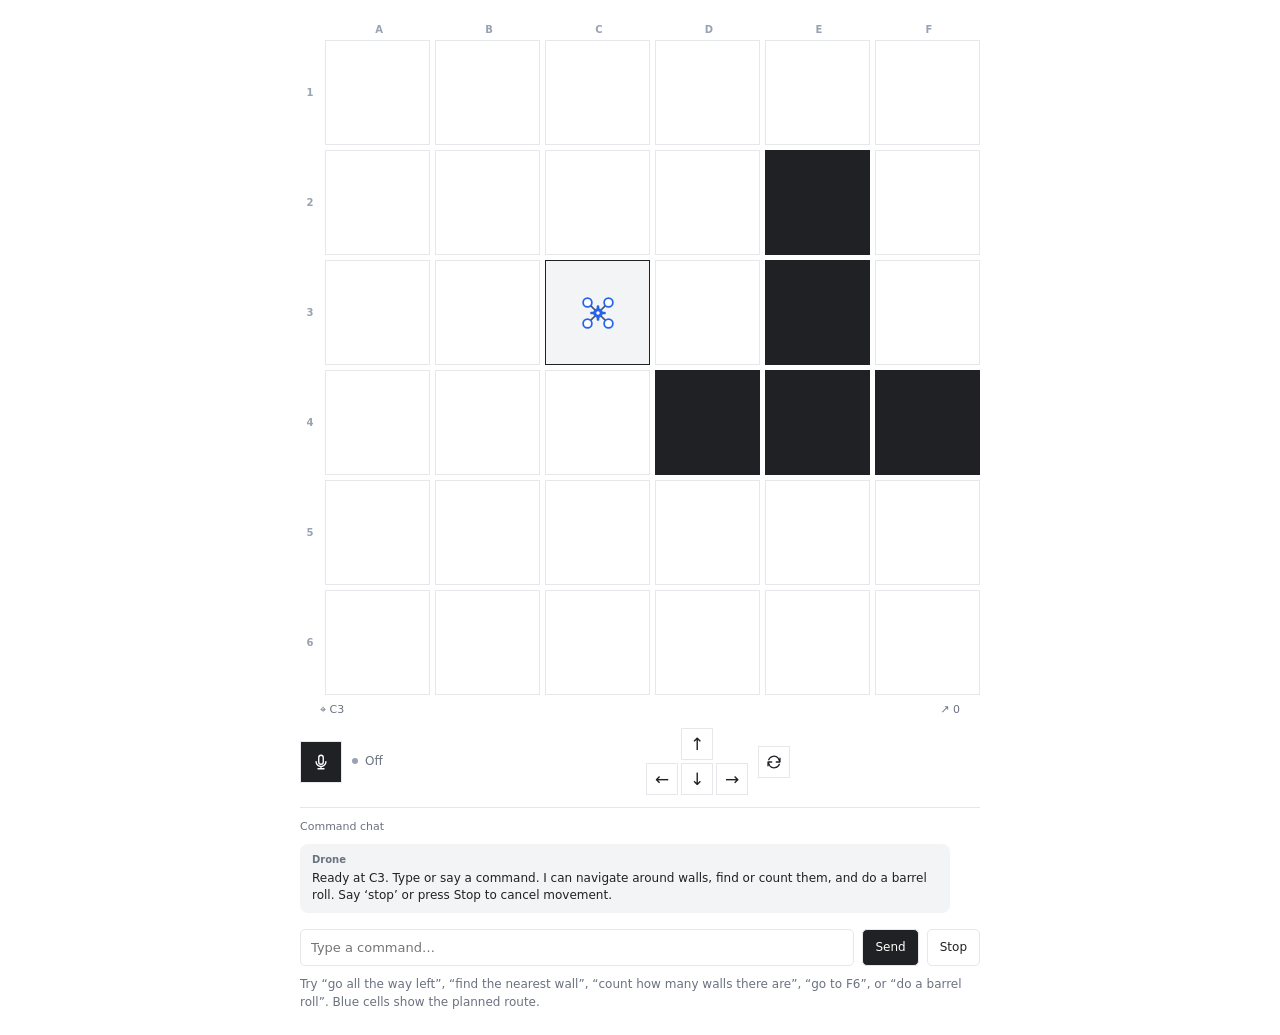
==== commit c62e2eed: "Enhance drone command interface and add comprehensive tests - Updated the HTML structure to improve " ====
--- a/index.html
+++ b/index.html
@@ -358,6 +358,25 @@
       .history-title { margin: 0 0 7px; color: var(--muted); font-size: 11px; font-weight: 500; }
       .history-list { display: grid; gap: 5px; max-height: 120px; overflow-y: auto; margin: 0; padding: 0; list-style: none; }
       .history-list li { overflow-wrap: anywhere; color: #202124; font-size: 12px; line-height: 1.4; }
+      .history-list { max-height: 240px; gap: 10px; padding: 4px 0; }
+      .history-list li { padding: 9px 12px; background: #f3f4f6; border-radius: 8px; }
+      .history-list li[data-speaker="You"] { margin-left: 30px; background: #eff6ff; }
+      .history-list li[data-speaker="Drone"] { margin-right: 30px; }
+      .message-speaker { display: block; margin-bottom: 3px; color: var(--muted); font-size: 10px; }
+      .command-form { display: flex; gap: 8px; margin-top: 12px; }
+      .command-form input { flex: 1; min-width: 0; padding: 10px; border: 1px solid var(--line); border-radius: 5px; font: inherit; font-size: 13px; }
+      .command-form button, .stop-button { padding: 8px 12px; border: 1px solid var(--line); border-radius: 5px; background: #202124; color: #fff; cursor: pointer; font: inherit; font-size: 12px; }
+      .command-form .stop-button { background: #fff; color: #202124; }
+      .command-form :focus-visible, .stop-button:focus-visible { outline: 2px solid var(--blue); outline-offset: 2px; }
+      .command-help, .voice-preview { margin: 9px 0 0; color: var(--muted); font-size: 12px; line-height: 1.5; }
+      .voice-preview:empty { display: none; }
+      .cell.route-cell { background: #eff6ff; border-color: #93b4ff; }
+      .cell.goal-cell { box-shadow: inset 0 0 0 2px #2563eb; }
+      .drone.rolling { animation: barrel-roll 850ms ease-in-out; }
+      @keyframes barrel-roll {
+        from { transform: perspective(160px) rotateY(0deg) rotate(0deg); }
+        to { transform: perspective(160px) rotateY(360deg) rotate(360deg); }
+      }
       @media (max-width: 410px) {
         .controls { grid-template-columns: 1fr; justify-items: center; }
         .control-section { width: 100%; justify-content: center; }
@@ -407,9 +426,17 @@
               <span class="visually-hidden">Regenerate grid</span>
             </button>
           </div>
-          <section class="history" id="history-panel" aria-label="Voice command history" hidden>
-            <h2 class="history-title">History</h2>
-            <ol class="history-list" id="history-list" aria-live="polite"></ol>
+          <section class="history" id="history-panel" aria-label="Drone chat">
+            <h2 class="history-title">Command chat</h2>
+            <ol class="history-list" id="history-list" role="log" aria-label="Commands and drone replies" aria-live="polite" aria-relevant="additions text"></ol>
+            <p class="voice-preview" id="voice-preview" aria-live="polite"></p>
+            <form class="command-form" id="command-form">
+              <label class="visually-hidden" for="command-input">Type a drone command</label>
+              <input id="command-input" name="command" placeholder="Type a command…" autocomplete="off" maxlength="500" required aria-describedby="command-help">
+              <button type="submit">Send</button>
+              <button class="stop-button" id="stop-button" type="button">Stop</button>
+            </form>
+            <p class="command-help" id="command-help">Try “go all the way left”, “find the nearest wall”, “count how many walls there are”, “go to F6”, or “do a barrel roll”. Blue cells show the planned route.</p>
           </section>
         </section>
       </div>
@@ -426,8 +453,10 @@
         const statusMessage = document.querySelector("#status-message");
         const listenButton = document.querySelector("#listen-button");
         const listenLabel = document.querySelector("#listen-label");
-        const historyPanel = document.querySelector("#history-panel");
         const historyList = document.querySelector("#history-list");
+        const commandInput = document.querySelector("#command-input");
+        const voicePreview = document.querySelector("#voice-preview");
+        const OFFSETS = { up: [-1, 0], right: [0, 1], down: [1, 0], left: [0, -1] };
 
         let drone = { row: 2, col: 2 };
         let obstacles = new Set();
@@ -436,6 +465,9 @@
         let navigationVersion = 0;
         let commandQueue = [];
         let processingCommands = false;
+        let activeJob = null;
+        let plannedRoute = new Set();
+        let goalKey = null;
         let recognition = null;
         let listening = false;
         let recognitionActive = false;
@@ -473,6 +505,8 @@
               cell.className = "cell";
               cell.setAttribute("role", "gridcell");
               cell.setAttribute("aria-label", `Row ${row + 1}, column ${String.fromCharCode(65 + col)}`);
+              if (plannedRoute.has(key(row, col))) cell.classList.add("route-cell");
+              if (goalKey === key(row, col)) cell.classList.add("goal-cell");
 
               if (drone.row === row && drone.col === col) {
                 cell.classList.add("drone-cell");
@@ -612,18 +646,34 @@
           const version = navigationVersion;
           navigating = true;
           setArrowControlsDisabled(true);
+          let row = drone.row;
+          let col = drone.col;
+          plannedRoute = new Set(route.map((direction) => {
+            const [dr, dc] = OFFSETS[direction];
+            row += dr;
+            col += dc;
+            return key(row, col);
+          }));
+          goalKey = key(row, col);
+          renderBoard();
           try {
             for (const direction of route) {
-              if (version !== navigationVersion) return;
-              if (!move(direction)) return;
+              if (version !== navigationVersion) return false;
+              plannedRoute.delete(key(drone.row, drone.col));
+              if (!move(direction)) return false;
               await new Promise((resolve) => window.setTimeout(resolve, 220));
             }
+            if (version !== navigationVersion) return false;
             if (finalStatus && version === navigationVersion) {
               setStatus(finalStatus, listening ? "listening" : "idle");
             }
+            return true;
           } finally {
             if (version === navigationVersion) {
               navigating = false;
+              plannedRoute.clear();
+              goalKey = null;
+              renderBoard();
               setArrowControlsDisabled(false);
             }
           }
@@ -635,22 +685,52 @@
           });
         }
 
-        function addHistory(transcript, resultIndex, historyEntries) {
-          let entry = historyEntries.get(resultIndex);
-          if (!entry) {
-            entry = document.createElement("li");
-            historyEntries.set(resultIndex, entry);
-            historyList.append(entry);
-          }
-          entry.textContent = transcript.trim();
-          historyPanel.hidden = false;
-
-          while (historyList.children.length > 8) {
-            const oldest = historyList.children[0];
-            historyList.removeChild(oldest);
-            for (const [index, item] of historyEntries) {
-              if (item === oldest) historyEntries.delete(index);
-            }
+        function addMessage(speaker, message, source = "") {
+          const entry = document.createElement("li");
+          entry.dataset.speaker = speaker;
+          const label = document.createElement("strong");
+          label.className = "message-speaker";
+          label.textContent = source ? `${speaker} · ${source}` : speaker;
+          const body = document.createElement("span");
+          body.textContent = message;
+          entry.append(label, body);
+          historyList.append(entry);
+          historyList.scrollTop = historyList.scrollHeight;
+          return body;
+        }
+
+        function updateReply(entry, message) {
+          entry.textContent = message;
+          historyList.scrollTop = historyList.scrollHeight;
+        }
+
+        function cancelCommands(reason) {
+          navigationVersion += 1;
+          if (activeJob) updateReply(activeJob.reply, reason);
+          for (const job of commandQueue) updateReply(job.reply, reason);
+          commandQueue = [];
+          navigating = false;
+          plannedRoute.clear();
+          goalKey = null;
+          setArrowControlsDisabled(false);
+          renderBoard();
+        }
+
+        function submitCommand(transcript, source = "typed") {
+          const text = transcript.trim();
+          if (!text) return;
+          addMessage("You", text, source);
+          const commands = parseVoiceCommands(text);
+          if (commands.some((command) => command.type === "stop")) {
+            cancelCommands("Cancelled by stop command.");
+            setStatus("Stopped", listening ? "listening" : "idle");
+            addMessage("Drone", `Stopped at ${positionLabel.textContent}. Pending commands cleared.`);
+          } else if (!commands.length) {
+            addMessage("Drone", "I didn't understand that command. Try a direction, a destination like F6, finding or counting walls, or a barrel roll.");
+          } else {
+            const reply = addMessage("Drone", processingCommands ? "Queued. Waiting for the current command…" : "Working on it…");
+            commandQueue.push({ commands, reply, version: navigationVersion });
+            processCommandQueue();
           }
         }
 
@@ -694,9 +774,11 @@
           const ordinalPattern = "(first|one|1st|1|second|two|2nd|2|third|three|3rd|3|fourth|four|4th|4|fifth|five|5th|5|sixth|six|6th|6)";
           const rowWord = /\b(top|upper|north|bottom|lower|south)\b/;
           const columnWord = /\b(left|west|right|east)\b/;
-          const destinationCue = /\b(to|toward|towards|reach|go|move|head|fly)\b/.test(text);
           const rowMatch = text.match(rowWord);
           const columnMatch = text.match(columnWord);
+          const coordinate = text.match(/\b([a-f])\s*([1-6])\b/);
+          if (coordinate) return { row: Number(coordinate[2]) - 1, col: coordinate[1].charCodeAt(0) - 97 };
+          if (/\b[a-z]\s*\d+\b/.test(text)) return null;
 
           if (rowMatch && columnMatch) {
             return {
@@ -706,8 +788,10 @@
           }
           if (/\b(center|centre|middle)\b/.test(text)) return { row: 2, col: 2 };
 
-          const rowOrdinal = text.match(new RegExp(`\\b(?:row|line)\\s+(?:number\\s+)?${ordinalPattern}\\b|\\b${ordinalPattern}\\s+(?:row|line)\\b`));
-          const columnOrdinal = text.match(new RegExp(`\\b(?:column|col)\\s+(?:number\\s+)?${ordinalPattern}\\b|\\b${ordinalPattern}\\s+(?:column|col)\\b`));
+          const rowOrdinal = text.match(new RegExp(`\\b(?:row|line)\\s+(?:number\\s+)?${ordinalPattern}\\b`)) ||
+            text.match(new RegExp(`\\b${ordinalPattern}\\s+(?:row|line)\\b`));
+          const columnOrdinal = text.match(new RegExp(`\\b(?:column|col)\\s+(?:number\\s+)?${ordinalPattern}\\b`)) ||
+            text.match(new RegExp(`\\b${ordinalPattern}\\s+(?:column|col)\\b`));
           if (rowOrdinal && columnOrdinal) {
             const values = rowOrdinal[0].match(new RegExp(ordinalPattern, "g"));
             const columns = columnOrdinal[0].match(new RegExp(ordinalPattern, "g"));
@@ -744,33 +828,56 @@
             };
           }
 
-          if (rowMatch && !columnMatch && (/\b(row|edge|side|end)\b/.test(text) || destinationCue)) {
+          if (rowMatch && !columnMatch && /\b(row|edge|side|end)\b/.test(text)) {
             return { row: /top|upper|north/.test(rowMatch[1]) ? 0 : SIZE - 1, col: drone.col };
           }
-          if (columnMatch && !rowMatch && (/\b(column|col|edge|side|end)\b/.test(text) || destinationCue)) {
+          if (columnMatch && !rowMatch && /\b(column|col|edge|side|end)\b/.test(text)) {
             return { row: drone.row, col: /left|west/.test(columnMatch[1]) ? 0 : SIZE - 1 };
           }
           return null;
         }
 
         function parseVoiceCommands(transcript) {
-          const text = transcript.toLowerCase();
+          const text = transcript.toLowerCase().replace(/[’]/g, "'").trim();
+          if (/\b(don't|do not|never)\b/.test(text)) return [];
+          const clauses = text.split(/\b(?:and\s+then|then|afterwards|followed\s+by)\b|\band\s+(?=(?:go|move|fly|head|do|perform|find|count|turn)\b)/).filter((part) => part.trim());
+          if (clauses.length > 1) {
+            const commands = clauses.map(parseVoiceCommands);
+            // Reject an incomplete sequence rather than silently executing only part of it.
+            return commands.every((part) => part.length) ? commands.flat() : [];
+          }
+          if (/^(?:please\s+)?(?:stop|halt|cancel)(?:\s+(?:now|please|moving|everything|all|commands|the drone))*[.!?]*$/.test(text)) return [{ type: "stop" }];
+          if (/\b(?:count|how many|number of)\b/.test(text) && /\b(?:walls?|obstacles?|blocks?)\b/.test(text)) return [{ type: "count-walls" }];
+          if (/\b(?:nearest|closest)\b/.test(text) && /\b(?:wall|obstacle|block)\b/.test(text)) return [{ type: "nearest-wall" }];
+          if (/\bbarrel\s+roll\b/.test(text)) return [{ type: "barrel-roll" }];
           const words = text.match(/\b[a-z0-9]+(?:st|nd|rd|th)?\b/g) || [];
           const directions = words.map(directionForWord).filter(Boolean);
-          const continueUntilBlocked = /\b(until|till|til|block|blocked|obstacle|wall|edge|stop|stops|stopping)\b/.test(text);
+          const continueUntilBlocked = /\b(until|till|til)\b/.test(text) || /\b(?:wall|obstacle|block|blocked)\b/.test(text);
           if (continueUntilBlocked && directions.length) {
             return [{ type: "until-blocked", direction: directions[directions.length - 1] }];
           }
 
+          if (directions.length === 1 && /\b(?:all the way|as far as|to the very|to the far|edge|side|end)\b/.test(text) &&
+              !/\b(corner|row|column|col|space|cell|square|spot)\b/.test(text)) {
+            return [{ type: "edge", direction: directions[0] }];
+          }
+
+          const amount = words.map(ordinalValue).find(Boolean);
+          if (directions.length === 1 && amount && /\b(one|two|three|four|five|six|[1-6])\b/.test(text) &&
+              /\b(steps?|spaces?|cells?|squares?|spots?|times)\b/.test(text) &&
+              !/\b(corner|row|column|col|top|bottom|on|at)\b/.test(text)) {
+            return [{ type: "direction", direction: directions[0], steps: amount }];
+          }
           const destination = parseDestination(text);
           if (destination) {
             return [{ type: "destination", ...destination }];
           }
-
           if (/\b(corner|row|column|col|space|cell|square|spot|center|centre|middle)\b/.test(text) ||
               (rowMatchForDestination(text) && columnMatchForDestination(text))) return [];
 
-          return directions.map((direction) => ({ type: "direction", direction }));
+          if (/\b[a-z]\s*\d+\b/.test(text)) return [];
+          if (/\b\d+\b/.test(text) && !amount) return [];
+          return directions.map((direction) => ({ type: "direction", direction, steps: amount || 1 }));
         }
 
         function rowMatchForDestination(text) {
@@ -781,67 +888,120 @@
           return /\b(left|west|right|east)\b/.test(text);
         }
 
-        async function moveToDestination(row, col) {
-          if (row < 0 || row >= SIZE || col < 0 || col >= SIZE) {
-            setStatus("Out of range", listening ? "listening" : "error");
-            return;
-          }
-
+        function inBounds(row, col) {
+          return row >= 0 && row < SIZE && col >= 0 && col < SIZE;
+        }
+
+        function positionName(location) {
+          const [row, col] = location.split(",").map(Number);
+          return `${String.fromCharCode(65 + col)}${row + 1}`;
+        }
+
+        // Dijkstra: settle the cheapest frontier cell and relax each traversable edge.
+        // Every orthogonal move costs one; walls have no traversable edges.
+        function dijkstra() {
           const startKey = key(drone.row, drone.col);
-          const queue = [{ row: drone.row, col: drone.col }];
+          const frontier = [{ location: startKey, distance: 0 }];
           const previous = new Map([[startKey, null]]);
           const distances = new Map([[startKey, 0]]);
-          const directions = [
-            ["up", -1, 0],
-            ["right", 0, 1],
-            ["down", 1, 0],
-            ["left", 0, -1]
-          ];
-
-          for (let cursor = 0; cursor < queue.length; cursor += 1) {
-            const current = queue[cursor];
-            for (const [direction, rowOffset, colOffset] of directions) {
-              const nextRow = current.row + rowOffset;
-              const nextCol = current.col + colOffset;
+          const settled = new Set();
+          while (frontier.length) {
+            frontier.sort((a, b) => a.distance - b.distance);
+            const current = frontier.shift();
+            if (settled.has(current.location)) continue;
+            settled.add(current.location);
+            const [row, col] = current.location.split(",").map(Number);
+            for (const [direction, [dr, dc]] of Object.entries(OFFSETS)) {
+              const nextRow = row + dr;
+              const nextCol = col + dc;
               const nextKey = key(nextRow, nextCol);
-              if (nextRow < 0 || nextRow >= SIZE || nextCol < 0 || nextCol >= SIZE ||
-                  obstacles.has(nextKey) || previous.has(nextKey)) continue;
-              previous.set(nextKey, { key: key(current.row, current.col), direction });
-              distances.set(nextKey, distances.get(key(current.row, current.col)) + 1);
-              queue.push({ row: nextRow, col: nextCol });
-            }
-          }
-
-          let targetKey = null;
-          let targetDistance = Infinity;
-          let routeDistance = Infinity;
-          for (const [candidateKey, distance] of distances) {
-            const [candidateRow, candidateCol] = candidateKey.split(",").map(Number);
-            const distanceToDestination = Math.abs(candidateRow - row) + Math.abs(candidateCol - col);
-            if (distanceToDestination < targetDistance ||
-                (distanceToDestination === targetDistance && distance < routeDistance)) {
-              targetKey = candidateKey;
-              targetDistance = distanceToDestination;
-              routeDistance = distance;
-            }
-          }
-
-          if (targetKey === null) {
-            setStatus("Unreachable", listening ? "listening" : "error");
-            return;
-          }
-
+              if (!inBounds(nextRow, nextCol) || obstacles.has(nextKey) || settled.has(nextKey)) continue;
+              const distance = current.distance + 1;
+              if (distance >= (distances.get(nextKey) ?? Infinity)) continue;
+              distances.set(nextKey, distance);
+              previous.set(nextKey, { key: current.location, direction });
+              frontier.push({ location: nextKey, distance });
+            }
+          }
+          return { startKey, previous, distances };
+        }
+
+        function reconstructRoute(search, targetKey) {
+          if (!search.distances.has(targetKey)) return null;
           const route = [];
           let currentKey = targetKey;
-          while (currentKey !== startKey) {
-            const step = previous.get(currentKey);
+          while (currentKey !== search.startKey) {
+            const step = search.previous.get(currentKey);
             route.push(step.direction);
             currentKey = step.key;
           }
-          route.reverse();
-          const [targetRow, targetCol] = targetKey.split(",").map(Number);
-          const finalPosition = `${String.fromCharCode(65 + targetCol)}${targetRow + 1}`;
-          await moveAlong(route, finalPosition);
+          return route.reverse();
+        }
+
+        async function navigateTo(targetKey, search = dijkstra(), description = positionName(targetKey)) {
+          const route = reconstructRoute(search, targetKey);
+          if (route === null) return `I can't reach ${description}. No clear path exists.`;
+          const destination = description === positionName(targetKey) ? description : `${description} at ${positionName(targetKey)}`;
+          if (!route.length) return `Already at ${destination}.`;
+          if (activeJob) updateReply(activeJob.reply, `Navigating to ${description}: shortest path is ${route.length} move${route.length === 1 ? "" : "s"}. Avoiding walls automatically.`);
+          const completed = await moveAlong(route, positionName(targetKey));
+          return completed ? `Reached ${destination} in ${route.length} move${route.length === 1 ? "" : "s"} using the shortest clear path.` : "Movement cancelled.";
+        }
+
+        async function moveToDestination(row, col) {
+          if (!inBounds(row, col)) return "That destination is outside the grid. Use columns A–F and rows 1–6.";
+          const targetKey = key(row, col);
+          if (obstacles.has(targetKey)) return `${positionName(targetKey)} contains a wall. Choose a clear destination, or ask me to find the nearest wall.`;
+          return navigateTo(targetKey);
+        }
+
+        async function moveToEdge(direction) {
+          const search = dijkstra();
+          const candidates = [...search.distances.keys()].filter((location) => {
+            const [row, col] = location.split(",").map(Number);
+            return direction === "left" ? col === 0 : direction === "right" ? col === SIZE - 1 : direction === "up" ? row === 0 : row === SIZE - 1;
+          });
+          candidates.sort((a, b) => search.distances.get(a) - search.distances.get(b));
+          if (!candidates.length) return `I can't reach the ${direction} edge. Walls block every route.`;
+          return navigateTo(candidates[0], search, `the ${direction} edge`);
+        }
+
+        function countWalls() {
+          const remaining = new Set(obstacles);
+          let count = 0;
+          for (const location of obstacles) {
+            if (!remaining.delete(location)) continue;
+            count += 1;
+            const stack = [location];
+            while (stack.length) {
+              const [row, col] = stack.pop().split(",").map(Number);
+              for (const [dr, dc] of Object.values(OFFSETS)) {
+                const neighbor = key(row + dr, col + dc);
+                if (remaining.delete(neighbor)) stack.push(neighbor);
+              }
+            }
+          }
+          return count;
+        }
+
+        async function findNearestWall() {
+          if (!obstacles.size) return "There are no walls on this grid.";
+          const search = dijkstra();
+          let nearest = null;
+          let distance = Infinity;
+          for (const wall of obstacles) {
+            const [row, col] = wall.split(",").map(Number);
+            for (const [dr, dc] of Object.values(OFFSETS)) {
+              const location = key(row + dr, col + dc);
+              const cost = search.distances.get(location) ?? Infinity;
+              if (cost < distance) {
+                nearest = { location, wall };
+                distance = cost;
+              }
+            }
+          }
+          if (!nearest) return "No wall has a reachable adjacent cell.";
+          return navigateTo(nearest.location, search, `the nearest wall (wall cell ${positionName(nearest.wall)})`);
         }
 
         async function moveUntilBlocked(direction) {
@@ -868,16 +1028,41 @@
             row = nextRow;
             col = nextCol;
           }
-          await moveAlong(route, stopStatus);
+          const completed = await moveAlong(route, stopStatus);
+          return completed ? `Stopped at ${positionLabel.textContent}, before ${stopStatus === "Edge" ? "the grid edge" : "a wall"}. Moved ${route.length} cell${route.length === 1 ? "" : "s"}.` : "Movement cancelled.";
         }
 
         async function executeVoiceCommand(command) {
           if (command.type === "destination") {
-            await moveToDestination(command.row, command.col);
+            return moveToDestination(command.row, command.col);
+          } else if (command.type === "edge") {
+            return moveToEdge(command.direction);
+          } else if (command.type === "nearest-wall") {
+            return findNearestWall();
+          } else if (command.type === "count-walls") {
+            const count = countWalls();
+            return `I count ${count} connected wall${count === 1 ? "" : "s"}, covering ${obstacles.size} blocked cells. Cells sharing a side form one wall; grid boundaries aren't counted.`;
+          } else if (command.type === "barrel-roll") {
+            const version = navigationVersion;
+            navigating = true;
+            setArrowControlsDisabled(true);
+            document.querySelector(".drone").classList.add("rolling");
+            if (activeJob) updateReply(activeJob.reply, "Doing a barrel roll!");
+            await new Promise((resolve) => window.setTimeout(resolve, 850));
+            if (version !== navigationVersion) return "Barrel roll cancelled.";
+            navigating = false;
+            setArrowControlsDisabled(false);
+            renderBoard();
+            return `Barrel roll complete! Holding position at ${positionLabel.textContent}.`;
           } else if (command.type === "until-blocked") {
-            await moveUntilBlocked(command.direction);
+            return moveUntilBlocked(command.direction);
           } else {
-            move(command.direction);
+            if (command.steps > 1) {
+              const [dr, dc] = OFFSETS[command.direction];
+              return moveToDestination(drone.row + dr * command.steps, drone.col + dc * command.steps);
+            }
+            const moved = move(command.direction);
+            return moved ? `Moved ${command.direction} to ${positionLabel.textContent}.` : `Can't move ${command.direction}: ${statusMessage.textContent === "Edge" ? "the grid edge is here" : "a wall is in the way"}. Ask for a destination to route around walls.`;
           }
         }
 
@@ -886,7 +1071,29 @@
           processingCommands = true;
           try {
             while (commandQueue.length) {
-              await executeVoiceCommand(commandQueue.shift());
+              const job = commandQueue.shift();
+              activeJob = job;
+              const replies = [];
+              try {
+                for (const command of job.commands) {
+                  if (job.version !== navigationVersion) break;
+                  const reply = await executeVoiceCommand(command);
+                  if (job.version !== navigationVersion) break;
+                  replies.push(reply);
+                  updateReply(job.reply, replies.join(" "));
+                }
+              } catch (error) {
+                if (job.version === navigationVersion) {
+                  updateReply(job.reply, "I couldn't complete that command. Please try again.");
+                  setStatus("Command failed", "error");
+                  navigating = false;
+                  setArrowControlsDisabled(false);
+                  renderBoard();
+                }
+                console.error(error);
+              } finally {
+                activeJob = null;
+              }
             }
           } finally {
             processingCommands = false;
@@ -917,6 +1124,7 @@
           listening = false;
           window.clearTimeout(restartTimer);
           window.clearTimeout(stableTimer);
+          voicePreview.textContent = "";
           updateListenButton();
           if (recognition && recognitionActive) recognition.stop();
           setStatus("Off");
@@ -931,8 +1139,7 @@
           currentRecognition.lang = "en-US";
           currentRecognition.continuous = true;
           currentRecognition.interimResults = true;
-          const processedCommandsByResult = new Map();
-          const historyEntriesByResult = new Map();
+          const processedResults = new Set();
 
           currentRecognition.onstart = () => {
             if (recognition !== currentRecognition) return;
@@ -949,32 +1156,21 @@
           };
           currentRecognition.onresult = (event) => {
             if (recognition !== currentRecognition || !listening) return;
-
+            const interim = [];
             for (let index = event.resultIndex; index < event.results.length; index += 1) {
               const result = event.results[index];
               const transcript = result[0].transcript;
-              const commands = parseVoiceCommands(transcript);
-              const processed = processedCommandsByResult.get(index) || { commands: [] };
-
-              if (commands.length) addHistory(transcript, index, historyEntriesByResult);
-              for (let commandIndex = 0; commandIndex < commands.length; commandIndex += 1) {
-                const command = commands[commandIndex];
-                const previousCommand = processed.commands[commandIndex];
-                const commandChanged = previousCommand && (
-                  previousCommand.type !== command.type ||
-                  previousCommand.direction !== command.direction ||
-                  previousCommand.row !== command.row ||
-                  previousCommand.col !== command.col
-                );
-                if (!previousCommand || commandChanged) {
-                  commandQueue.push(command);
-                  processCommandQueue();
-                }
+              if (!result.isFinal) {
+                interim.push(transcript.trim());
+              } else if (!processedResults.has(index)) {
+                processedResults.add(index);
+                submitCommand(transcript, "voice");
               }
-              processedCommandsByResult.set(index, { commands });
-            }
+            }
+            voicePreview.textContent = interim.length ? `Hearing: ${interim.join(" ")}…` : "";
           };
           currentRecognition.onerror = (event) => {
+            if (recognition !== currentRecognition) return;
             if (event.error === "aborted") return;
             const messages = {
               "not-allowed": "Mic access denied",
@@ -985,6 +1181,8 @@
               lastRecognitionError = event.error;
             } else {
               setStatus(messages[event.error] || `Error: ${event.error}`, "error");
+              addMessage("Drone", `${messages[event.error] || "Voice recognition failed"}. You can still type a command below.`);
+              voicePreview.textContent = "";
               listening = false;
               updateListenButton();
             }
@@ -992,6 +1190,7 @@
           currentRecognition.onend = () => {
             if (recognition !== currentRecognition) return;
             recognitionActive = false;
+            voicePreview.textContent = "";
             window.clearTimeout(stableTimer);
             if (!listening) return;
             scheduleRecognitionRestart(lastRecognitionError);
@@ -1012,6 +1211,7 @@
           const SpeechRecognition = window.SpeechRecognition || window.webkitSpeechRecognition;
           if (!SpeechRecognition) {
             setStatus("Unsupported", "error");
+            addMessage("Drone", "Voice recognition isn't supported in this browser. Type your commands below, or use Chrome or Edge for voice control.");
             return;
           }
 
@@ -1027,23 +1227,29 @@
         });
         document.querySelectorAll(".arrow").forEach((button) => {
           button.addEventListener("click", () => {
-            if (!navigating) move(button.dataset.direction);
+            if (!navigating) submitCommand(`move ${button.dataset.direction}`, "button");
           });
         });
+        document.querySelector("#command-form").addEventListener("submit", (event) => {
+          event.preventDefault();
+          submitCommand(commandInput.value);
+          commandInput.value = "";
+          commandInput.focus();
+        });
+        document.querySelector("#stop-button").addEventListener("click", () => submitCommand("stop", "button"));
         document.querySelector("#reset-button").addEventListener("click", () => {
-          navigationVersion += 1;
-          navigating = false;
-          commandQueue = [];
-          setArrowControlsDisabled(false);
+          cancelCommands("Cancelled because the grid was regenerated.");
           drone = { row: 2, col: 2 };
           moveCount = 0;
           generateObstacles();
           renderBoard();
           setStatus("Ready");
+          addMessage("Drone", "New grid ready. Position reset to C3 and move count reset to zero.");
         });
 
         generateObstacles();
         renderBoard();
+        addMessage("Drone", "Ready at C3. Type or say a command. I can navigate around walls, find or count them, and do a barrel roll. Say ‘stop’ or press Stop to cancel movement.");
       })();
     </script>
   </body>
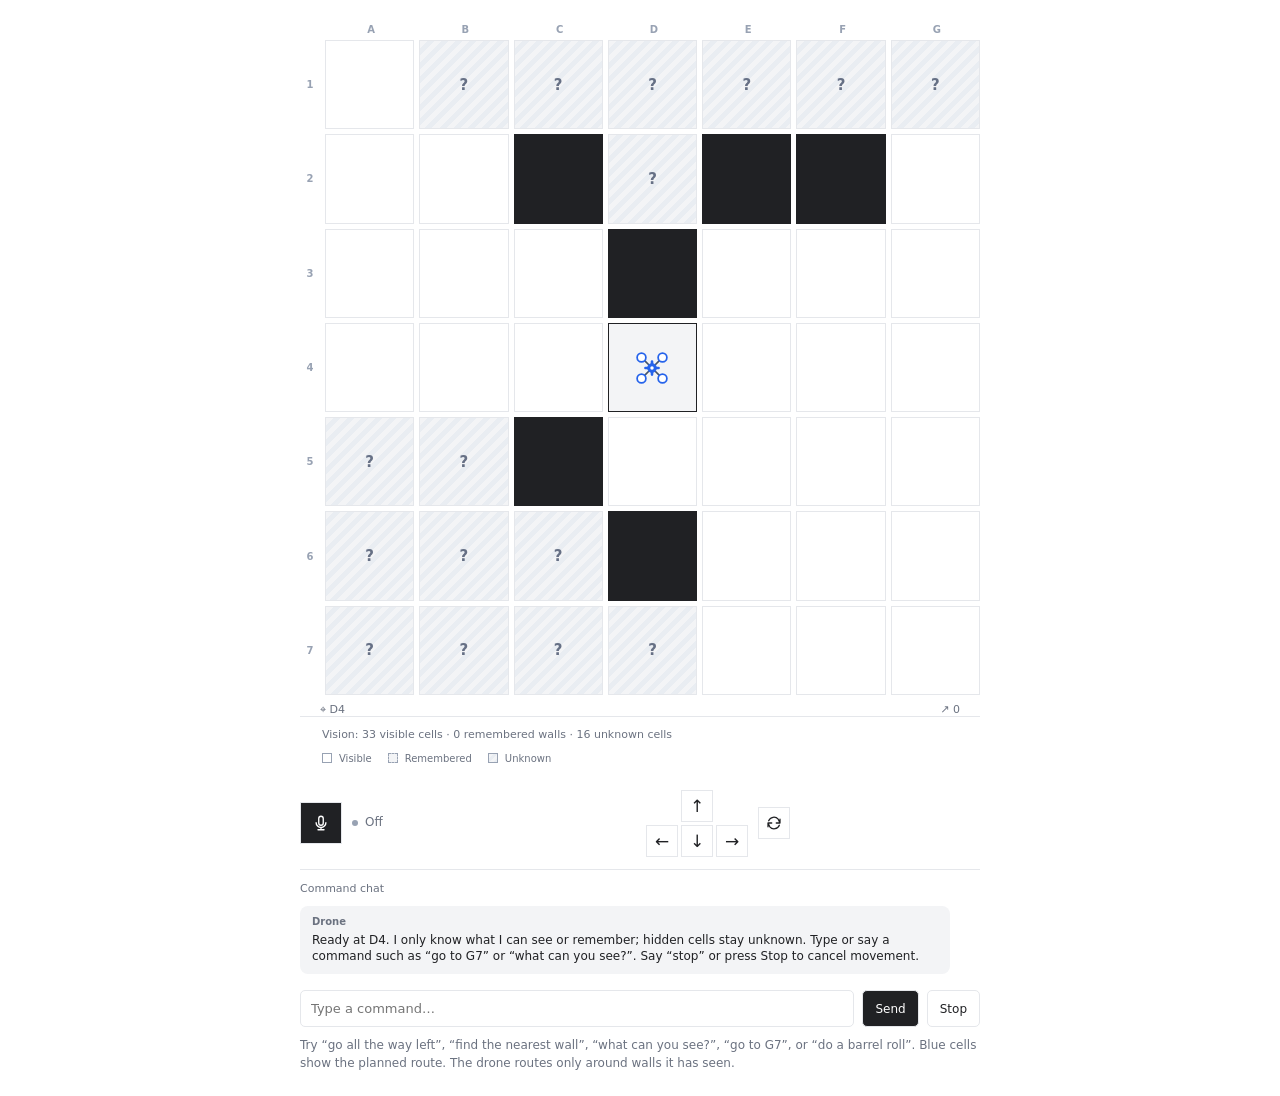
==== commit eb337c33: "Added some things" ====
--- a/index.html
+++ b/index.html
@@ -111,7 +111,7 @@
       .board-wrap { padding: 20px 22px 16px; }
       .coordinates {
         display: grid;
-        grid-template-columns: 18px repeat(6, 1fr);
+        grid-template-columns: 18px repeat(7, 1fr);
         gap: 8px;
         padding: 0 0 8px;
         color: #98a2b3;
@@ -124,7 +124,7 @@
       .row-label { color: #98a2b3; font-size: 10px; font-weight: 700; text-align: center; }
       .grid {
         display: grid;
-        grid-template-columns: repeat(6, 1fr);
+        grid-template-columns: repeat(7, 1fr);
         gap: 8px;
       }
       .cell {
@@ -147,6 +147,10 @@
         border-color: #f0d7b8;
         background-color: #fffaf3;
       }
+      .cell.remembered-cell { border-style: dashed; background-color: #f3f4f6; }
+      .cell.unknown-cell { background: repeating-linear-gradient(135deg, #f3f4f6, #f3f4f6 5px, #e9edf2 5px, #e9edf2 10px); }
+      .cell.unknown-cell::after { color: #667085; content: "?"; font-size: 15px; font-weight: 700; }
+      .cell.remembered-obstacle-cell { border-style: dashed; opacity: 0.62; }
       .drone {
         width: 43px;
         height: 43px;
@@ -167,6 +171,12 @@
       .legend-item { display: inline-flex; align-items: center; gap: 7px; }
       .legend-swatch { width: 9px; height: 9px; border-radius: 3px; background: var(--blue); }
       .legend-swatch.blocked { background: var(--blocked); }
+      .vision-panel { padding: 10px 22px 14px; border-top: 1px solid var(--line); }
+      .vision-status { margin: 0 0 9px; color: var(--muted); font-size: 11px; line-height: 1.5; }
+      .vision-legend { display: flex; flex-wrap: wrap; gap: 10px 16px; color: var(--muted); font-size: 10px; }
+      .vision-swatch { width: 10px; height: 10px; border: 1px solid #98a2b3; background: #fff; }
+      .vision-swatch.remembered { border-style: dashed; background: #f3f4f6; }
+      .vision-swatch.unknown { background: repeating-linear-gradient(135deg, #f3f4f6, #f3f4f6 3px, #e9edf2 3px, #e9edf2 6px); }
       .board-footer {
         display: flex;
         justify-content: space-between;
@@ -319,7 +329,7 @@
       .workspace { display: grid; grid-template-columns: 1fr; gap: 12px; }
       .card { border: 0; border-radius: 0; background: transparent; box-shadow: none; }
       .board-wrap { padding: 0; }
-      .coordinates { grid-template-columns: 20px repeat(6, 1fr); padding-bottom: 5px; }
+      .coordinates { grid-template-columns: 20px repeat(7, 1fr); padding-bottom: 5px; }
       .board-row { grid-template-columns: 20px 1fr; gap: 5px; }
       .board-row + .board-row { margin-top: 5px; }
       .grid { gap: 5px; }
@@ -390,13 +400,21 @@
           <h1 class="visually-hidden" id="board-title">Navigation grid</h1>
           <div class="board-wrap">
             <div class="coordinates" aria-hidden="true">
-              <span></span><span>A</span><span>B</span><span>C</span><span>D</span><span>E</span><span>F</span>
+              <span></span><span>A</span><span>B</span><span>C</span><span>D</span><span>E</span><span>F</span><span>G</span>
             </div>
-            <div id="board" role="grid" aria-label="Drone navigation grid, 6 rows by 6 columns"></div>
+            <div id="board" role="grid" aria-label="Drone navigation grid, 7 rows by 7 columns"></div>
           </div>
           <div class="board-footer">
-            <span id="position" aria-label="Position C3">C3</span>
+            <span id="position" aria-label="Position D4">D4</span>
             <span id="move-count" aria-label="Moves 0">0</span>
+          </div>
+          <div class="vision-panel" aria-label="Drone vision">
+            <p class="vision-status" id="vision-status" aria-live="polite"></p>
+            <div class="vision-legend" aria-label="Cell visibility legend">
+              <span class="legend-item"><span class="vision-swatch" aria-hidden="true"></span>Visible</span>
+              <span class="legend-item"><span class="vision-swatch remembered" aria-hidden="true"></span>Remembered</span>
+              <span class="legend-item"><span class="vision-swatch unknown" aria-hidden="true"></span>Unknown</span>
+            </div>
           </div>
         </section>
 
@@ -436,7 +454,7 @@
               <button type="submit">Send</button>
               <button class="stop-button" id="stop-button" type="button">Stop</button>
             </form>
-            <p class="command-help" id="command-help">Try “go all the way left”, “find the nearest wall”, “count how many walls there are”, “go to F6”, or “do a barrel roll”. Blue cells show the planned route.</p>
+            <p class="command-help" id="command-help">Try “go all the way left”, “find the nearest wall”, “what can you see?”, “go to G7”, or “do a barrel roll”. Blue cells show the planned route. The drone routes only around walls it has seen.</p>
           </section>
         </section>
       </div>
@@ -444,8 +462,7 @@
 
     <script>
       (() => {
-        const SIZE = 6;
-        const OBSTACLE_COUNT = 5;
+        const SIZE = 7;
         const board = document.querySelector("#board");
         const positionLabel = document.querySelector("#position");
         const moveCountLabel = document.querySelector("#move-count");
@@ -458,8 +475,11 @@
         const voicePreview = document.querySelector("#voice-preview");
         const OFFSETS = { up: [-1, 0], right: [0, 1], down: [1, 0], left: [0, -1] };
 
-        let drone = { row: 2, col: 2 };
+        let drone = { row: 3, col: 3 };
         let obstacles = new Set();
+        let knownObstacles = new Set();
+        let seenCells = new Set();
+        let visibleCells = new Set();
         let moveCount = 0;
         let navigating = false;
         let navigationVersion = 0;
@@ -480,12 +500,50 @@
           return `${row},${col}`;
         }
 
+        function hasLineOfSight(targetRow, targetCol) {
+          let x = drone.col;
+          let y = drone.row;
+          const dx = Math.abs(targetCol - x);
+          const sx = x < targetCol ? 1 : -1;
+          const dy = -Math.abs(targetRow - y);
+          const sy = y < targetRow ? 1 : -1;
+          let error = dx + dy;
+
+          while (x !== targetCol || y !== targetRow) {
+            const doubledError = 2 * error;
+            if (doubledError >= dy) {
+              error += dy;
+              x += sx;
+            }
+            if (doubledError <= dx) {
+              error += dx;
+              y += sy;
+            }
+            if ((x !== targetCol || y !== targetRow) && obstacles.has(key(y, x))) return false;
+          }
+          return true;
+        }
+
+        function updateVision() {
+          visibleCells = new Set();
+          for (let row = 0; row < SIZE; row += 1) {
+            for (let col = 0; col < SIZE; col += 1) {
+              if (!hasLineOfSight(row, col)) continue;
+              const location = key(row, col);
+              visibleCells.add(location);
+              seenCells.add(location);
+              if (obstacles.has(location)) knownObstacles.add(location);
+            }
+          }
+        }
+
         function setStatus(message, state = "idle") {
           statusMessage.textContent = message;
           status.dataset.state = state;
         }
 
         function renderBoard() {
+          updateVision();
           board.replaceChildren();
           for (let row = 0; row < SIZE; row += 1) {
             const rowElement = document.createElement("div");
@@ -504,18 +562,27 @@
               const cell = document.createElement("div");
               cell.className = "cell";
               cell.setAttribute("role", "gridcell");
-              cell.setAttribute("aria-label", `Row ${row + 1}, column ${String.fromCharCode(65 + col)}`);
-              if (plannedRoute.has(key(row, col))) cell.classList.add("route-cell");
-              if (goalKey === key(row, col)) cell.classList.add("goal-cell");
+              const location = key(row, col);
+              const columnName = String.fromCharCode(65 + col);
+              const visible = visibleCells.has(location);
+              const remembered = seenCells.has(location);
+              cell.setAttribute("aria-label", `${visible ? "Visible" : remembered ? "Remembered" : "Unknown"} cell at row ${row + 1}, column ${columnName}`);
+              if (!visible && remembered) cell.classList.add("remembered-cell");
+              if (!remembered) cell.classList.add("unknown-cell");
+              if (plannedRoute.has(location)) cell.classList.add("route-cell");
+              if (goalKey === location) cell.classList.add("goal-cell");
 
               if (drone.row === row && drone.col === col) {
                 cell.classList.add("drone-cell");
-                cell.setAttribute("aria-label", `Drone at row ${row + 1}, column ${String.fromCharCode(65 + col)}`);
+                cell.setAttribute("aria-label", `Drone at ${columnName}${row + 1}; current vision`);
                 cell.innerHTML = '<svg class="drone" viewBox="0 0 48 48" fill="none" aria-hidden="true"><path d="M24 16.5v15M16.5 24h15" stroke="#2563eb" stroke-width="3" stroke-linecap="round"/><path d="M20 20l-5-5m13 13 5 5m0-18-5 5m-8 8-5 5" stroke="#475467" stroke-width="2" stroke-linecap="round"/><circle cx="12" cy="12" r="5" fill="#fff" stroke="#2563eb" stroke-width="2"/><circle cx="36" cy="12" r="5" fill="#fff" stroke="#2563eb" stroke-width="2"/><circle cx="12" cy="36" r="5" fill="#fff" stroke="#2563eb" stroke-width="2"/><circle cx="36" cy="36" r="5" fill="#fff" stroke="#2563eb" stroke-width="2"/><circle cx="24" cy="24" r="5.5" fill="#2563eb"/><circle cx="24" cy="24" r="2" fill="#fff"/></svg>';
-              } else if (obstacles.has(key(row, col))) {
+              } else if (knownObstacles.has(location)) {
                 cell.classList.add("obstacle-cell");
-                cell.setAttribute("aria-label", `Obstacle at row ${row + 1}, column ${String.fromCharCode(65 + col)}`);
+                cell.setAttribute("aria-label", `${visible ? "Visible" : "Remembered"} wall at ${columnName}${row + 1}`);
+                if (!visible) cell.classList.add("remembered-obstacle-cell");
                 cell.innerHTML = '<span class="obstacle" aria-hidden="true">✳</span>';
+              } else if (remembered) {
+                cell.setAttribute("aria-label", `${visible ? "Visible" : "Remembered"} clear cell at ${columnName}${row + 1}`);
               }
               gridRow.append(cell);
             }
@@ -527,15 +594,25 @@
           moveCountLabel.textContent = String(moveCount);
           positionLabel.setAttribute("aria-label", `Position ${positionLabel.textContent}`);
           moveCountLabel.setAttribute("aria-label", `Moves ${moveCount}`);
+          const unknownCount = SIZE * SIZE - seenCells.size;
+          const rememberedWallCount = [...knownObstacles].filter((location) => !visibleCells.has(location)).length;
+          document.querySelector("#vision-status").textContent =
+            `Vision: ${visibleCells.size} visible cells · ${rememberedWallCount} remembered wall${rememberedWallCount === 1 ? "" : "s"} · ${unknownCount} unknown cells`;
         }
 
         function generateObstacles() {
           const patterns = [
+            [[0, 0], [1, 0], [2, 0]],
+            [[0, 0], [0, 1], [1, 1]],
+            [[0, 0], [1, 0], [1, 1], [2, 1]],
+            [[0, 1], [1, 0], [1, 1], [1, 2]],
+            [[0, 0], [0, 1], [1, 1], [1, 2]],
             [[0, 0], [1, 0], [2, 0], [2, 1], [2, 2]],
             [[0, 0], [0, 1], [1, 1], [1, 2], [2, 2]],
             [[0, 0], [0, 1], [0, 2], [1, 1], [2, 1]],
             [[0, 0], [1, 0], [1, 1], [2, 1], [2, 2]],
-            [[0, 1], [1, 0], [1, 1], [1, 2], [2, 1]]
+            [[0, 1], [1, 0], [1, 1], [1, 2], [2, 1]],
+            [[0, 0], [0, 1], [0, 2], [1, 2], [2, 2], [2, 1]]
           ];
 
           function connected(candidate) {
@@ -560,16 +637,14 @@
             return visited.size === SIZE * SIZE - candidate.size;
           }
 
-          for (let attempt = 0; attempt < 250; attempt += 1) {
+          function makeCluster(candidate) {
             const pattern = patterns[Math.floor(Math.random() * patterns.length)];
             const rotation = Math.floor(Math.random() * 4);
             const reflect = Math.random() < 0.5;
             const transformed = pattern.map(([originalRow, originalCol]) => {
               let row = originalRow;
               let col = reflect ? -originalCol : originalCol;
-              for (let turn = 0; turn < rotation; turn += 1) {
-                [row, col] = [col, -row];
-              }
+              for (let turn = 0; turn < rotation; turn += 1) [row, col] = [col, -row];
               return [row, col];
             });
             const minRow = Math.min(...transformed.map(([row]) => row));
@@ -578,41 +653,59 @@
             const maxCol = Math.max(...transformed.map(([, col]) => col));
             const offsetRow = Math.floor(Math.random() * (SIZE - (maxRow - minRow)));
             const offsetCol = Math.floor(Math.random() * (SIZE - (maxCol - minCol)));
-            const candidate = new Set(transformed.map(([row, col]) =>
+            const cluster = new Set(transformed.map(([row, col]) =>
               key(row - minRow + offsetRow, col - minCol + offsetCol)));
-
-            if (candidate.has(key(drone.row, drone.col))) continue;
-
-            const extraCount = Math.floor(Math.random() * 3);
-            for (let extra = 0; extra < extraCount; extra += 1) {
-              const options = [];
-              for (let row = 0; row < SIZE; row += 1) {
-                for (let col = 0; col < SIZE; col += 1) {
-                  const location = key(row, col);
-                  if (location === key(drone.row, drone.col) || candidate.has(location)) continue;
-                  if ([[-1, 0], [1, 0], [0, -1], [0, 1]].some(([dr, dc]) =>
-                    candidate.has(key(row + dr, col + dc)))) options.push(location);
+            if ([...cluster].some((location) => candidate.has(location) || location === key(drone.row, drone.col))) return null;
+            return cluster;
+          }
+
+          function growCluster(cluster, candidate, targetSize) {
+            while (cluster.size < targetSize) {
+              const options = new Set();
+              for (const location of cluster) {
+                const [row, col] = location.split(",").map(Number);
+                for (const [dr, dc] of [[-1, 0], [1, 0], [0, -1], [0, 1]]) {
+                  const nextRow = row + dr;
+                  const nextCol = col + dc;
+                  const nextKey = key(nextRow, nextCol);
+                  if (inBounds(nextRow, nextCol) && !candidate.has(nextKey) &&
+                      !cluster.has(nextKey) && nextKey !== key(drone.row, drone.col)) options.add(nextKey);
                 }
               }
-              if (!options.length) break;
-              candidate.add(options[Math.floor(Math.random() * options.length)]);
-            }
-
-            if (connected(candidate)) {
+              if (!options.size) return false;
+              const optionsList = [...options];
+              cluster.add(optionsList[Math.floor(Math.random() * optionsList.length)]);
+            }
+            return true;
+          }
+
+          for (let attempt = 0; attempt < 400; attempt += 1) {
+            const targetCount = 9 + Math.floor(Math.random() * 5);
+            const clusterCount = targetCount >= 11 && Math.random() < 0.5 ? 3 : 2;
+            const sizes = Array.from({ length: clusterCount }, () => Math.floor(targetCount / clusterCount));
+            for (let index = 0; index < targetCount % clusterCount; index += 1) sizes[index] += 1;
+            const candidate = new Set();
+            let valid = true;
+
+            for (const targetSize of sizes) {
+              let cluster = null;
+              for (let placementAttempt = 0; placementAttempt < 40 && !cluster; placementAttempt += 1) {
+                cluster = makeCluster(candidate);
+              }
+              if (!cluster || cluster.size > targetSize || !growCluster(cluster, candidate, targetSize)) {
+                valid = false;
+                break;
+              }
+              for (const location of cluster) candidate.add(location);
+            }
+
+            if (valid && connected(candidate)) {
               obstacles = candidate;
               return;
             }
           }
 
           obstacles = new Set();
-          while (obstacles.size < OBSTACLE_COUNT) {
-            const row = Math.floor(Math.random() * SIZE);
-            const col = Math.floor(Math.random() * SIZE);
-            const location = key(row, col);
-            if (location === key(drone.row, drone.col)) continue;
-            obstacles.add(location);
-            if (obstacles.size === OBSTACLE_COUNT && !connected(obstacles)) obstacles.delete(location);
-          }
         }
 
         function move(direction) {
@@ -642,25 +735,35 @@
           return true;
         }
 
-        async function moveAlong(route, finalStatus = null) {
+        async function moveAlong(route, finalStatus = null, targetKey = null) {
           const version = navigationVersion;
           navigating = true;
           setArrowControlsDisabled(true);
-          let row = drone.row;
-          let col = drone.col;
-          plannedRoute = new Set(route.map((direction) => {
-            const [dr, dc] = OFFSETS[direction];
-            row += dr;
-            col += dc;
-            return key(row, col);
-          }));
-          goalKey = key(row, col);
-          renderBoard();
+          let currentRoute = route;
+          let routeIndex = 0;
+          goalKey = targetKey;
           try {
-            for (const direction of route) {
+            while (targetKey ? key(drone.row, drone.col) !== targetKey : routeIndex < currentRoute.length) {
               if (version !== navigationVersion) return false;
+              if (targetKey) {
+                currentRoute = reconstructRoute(dijkstra(), targetKey);
+                if (currentRoute === null) return false;
+                routeIndex = 0;
+              }
+              let row = drone.row;
+              let col = drone.col;
+              plannedRoute = new Set(currentRoute.slice(routeIndex).map((direction) => {
+                const [dr, dc] = OFFSETS[direction];
+                row += dr;
+                col += dc;
+                return key(row, col);
+              }));
+              if (!targetKey) goalKey = key(row, col);
+              renderBoard();
+              const direction = currentRoute[routeIndex];
               plannedRoute.delete(key(drone.row, drone.col));
               if (!move(direction)) return false;
+              routeIndex += 1;
               await new Promise((resolve) => window.setTimeout(resolve, 220));
             }
             if (version !== navigationVersion) return false;
@@ -726,7 +829,7 @@
             setStatus("Stopped", listening ? "listening" : "idle");
             addMessage("Drone", `Stopped at ${positionLabel.textContent}. Pending commands cleared.`);
           } else if (!commands.length) {
-            addMessage("Drone", "I didn't understand that command. Try a direction, a destination like F6, finding or counting walls, or a barrel roll.");
+            addMessage("Drone", "I didn't understand that command. Try “go left”, a destination like G7, “what can you see?”, finding or counting walls, or a barrel roll.");
           } else {
             const reply = addMessage("Drone", processingCommands ? "Queued. Waiting for the current command…" : "Working on it…");
             commandQueue.push({ commands, reply, version: navigationVersion });
@@ -742,17 +845,15 @@
         }
 
         function directionForWord(word) {
-          const soundAlikes = {
-            left: ["left", "lef", "lift", "west", "westward"],
-            right: ["right", "righ", "rite", "write", "wright", "wight", "light", "east", "eastward"],
-            up: ["up", "upp", "app", "north", "northward"],
-            down: ["down", "doun", "dawn", "don", "town", "south", "southward"]
+          const directions = {
+            left: ["left", "west", "westward"],
+            right: ["right", "east", "eastward"],
+            up: ["up", "north", "northward"],
+            down: ["down", "south", "southward"]
           };
 
-          for (const [direction, alternatives] of Object.entries(soundAlikes)) {
-            if (alternatives.includes(word)) return direction;
-          }
-          return null;
+          const match = Object.entries(directions).find(([, alternatives]) => alternatives.includes(word));
+          return match ? match[0] : null;
         }
 
         function ordinalValue(word) {
@@ -762,7 +863,8 @@
             third: 3, three: 3, "3": 3, "3rd": 3,
             fourth: 4, four: 4, "4": 4, "4th": 4,
             fifth: 5, five: 5, "5": 5, "5th": 5,
-            sixth: 6, six: 6, "6": 6, "6th": 6
+            sixth: 6, six: 6, "6": 6, "6th": 6,
+            seventh: 7, seven: 7, "7": 7, "7th": 7
           };
           return ordinals[word] || null;
         }
@@ -771,12 +873,12 @@
           const text = transcript.toLowerCase()
             .replace(/\b(north|south)(east|west)\b/g, "$1 $2")
             .replace(/[,-]/g, " ");
-          const ordinalPattern = "(first|one|1st|1|second|two|2nd|2|third|three|3rd|3|fourth|four|4th|4|fifth|five|5th|5|sixth|six|6th|6)";
+          const ordinalPattern = "(first|one|1st|1|second|two|2nd|2|third|three|3rd|3|fourth|four|4th|4|fifth|five|5th|5|sixth|six|6th|6|seventh|seven|7th|7)";
           const rowWord = /\b(top|upper|north|bottom|lower|south)\b/;
           const columnWord = /\b(left|west|right|east)\b/;
           const rowMatch = text.match(rowWord);
           const columnMatch = text.match(columnWord);
-          const coordinate = text.match(/\b([a-f])\s*([1-6])\b/);
+          const coordinate = text.match(/\b([a-g])\s*([1-7])\b/);
           if (coordinate) return { row: Number(coordinate[2]) - 1, col: coordinate[1].charCodeAt(0) - 97 };
           if (/\b[a-z]\s*\d+\b/.test(text)) return null;
 
@@ -786,7 +888,9 @@
               col: /left|west/.test(columnMatch[1]) ? 0 : SIZE - 1
             };
           }
-          if (/\b(center|centre|middle)\b/.test(text)) return { row: 2, col: 2 };
+          if (/\b(center|centre|middle)\b/.test(text)) {
+            return { row: Math.floor(SIZE / 2), col: Math.floor(SIZE / 2) };
+          }
 
           const rowOrdinal = text.match(new RegExp(`\\b(?:row|line)\\s+(?:number\\s+)?${ordinalPattern}\\b`)) ||
             text.match(new RegExp(`\\b${ordinalPattern}\\s+(?:row|line)\\b`));
@@ -839,22 +943,26 @@
 
         function parseVoiceCommands(transcript) {
           const text = transcript.toLowerCase().replace(/[’]/g, "'").trim();
-          if (/\b(don't|do not|never)\b/.test(text)) return [];
-          const clauses = text.split(/\b(?:and\s+then|then|afterwards|followed\s+by)\b|\band\s+(?=(?:go|move|fly|head|do|perform|find|count|turn)\b)/).filter((part) => part.trim());
+          if (/\b(?:don't|do not|not|never)\b/.test(text)) return [];
+          const clauses = text.split(/\b(?:and\s+then|then|afterwards|followed\s+by)\b|\band\s+(?=(?:go|move|fly|head|do|perform|find|count|turn|look|scan|describe|report)\b)/).filter((part) => part.trim());
           if (clauses.length > 1) {
             const commands = clauses.map(parseVoiceCommands);
             // Reject an incomplete sequence rather than silently executing only part of it.
             return commands.every((part) => part.length) ? commands.flat() : [];
           }
           if (/^(?:please\s+)?(?:stop|halt|cancel)(?:\s+(?:now|please|moving|everything|all|commands|the drone))*[.!?]*$/.test(text)) return [{ type: "stop" }];
+          if (/\b(?:what (?:can|do) you see|what is visible|describe (?:your )?(?:view|surroundings)|look around|scan (?:the )?(?:area|surroundings)|report (?:your )?vision)\b/.test(text)) {
+            return [{ type: "vision-report" }];
+          }
           if (/\b(?:count|how many|number of)\b/.test(text) && /\b(?:walls?|obstacles?|blocks?)\b/.test(text)) return [{ type: "count-walls" }];
           if (/\b(?:nearest|closest)\b/.test(text) && /\b(?:wall|obstacle|block)\b/.test(text)) return [{ type: "nearest-wall" }];
           if (/\bbarrel\s+roll\b/.test(text)) return [{ type: "barrel-roll" }];
           const words = text.match(/\b[a-z0-9]+(?:st|nd|rd|th)?\b/g) || [];
           const directions = words.map(directionForWord).filter(Boolean);
-          const continueUntilBlocked = /\b(until|till|til)\b/.test(text) || /\b(?:wall|obstacle|block|blocked)\b/.test(text);
+          const continueUntilBlocked = /\b(?:until|till|til)\b/.test(text) ||
+            /\b(?:to|before)\s+(?:the\s+)?(?:wall|obstacle|block)\b/.test(text);
           if (continueUntilBlocked && directions.length) {
-            return [{ type: "until-blocked", direction: directions[directions.length - 1] }];
+            return directions.length === 1 ? [{ type: "until-blocked", direction: directions[0] }] : [];
           }
 
           if (directions.length === 1 && /\b(?:all the way|as far as|to the very|to the far|edge|side|end)\b/.test(text) &&
@@ -863,7 +971,7 @@
           }
 
           const amount = words.map(ordinalValue).find(Boolean);
-          if (directions.length === 1 && amount && /\b(one|two|three|four|five|six|[1-6])\b/.test(text) &&
+          if (directions.length === 1 && amount && /\b(one|two|three|four|five|six|seven|[1-7])\b/.test(text) &&
               /\b(steps?|spaces?|cells?|squares?|spots?|times)\b/.test(text) &&
               !/\b(corner|row|column|col|top|bottom|on|at)\b/.test(text)) {
             return [{ type: "direction", direction: directions[0], steps: amount }];
@@ -877,7 +985,11 @@
 
           if (/\b[a-z]\s*\d+\b/.test(text)) return [];
           if (/\b\d+\b/.test(text) && !amount) return [];
-          return directions.map((direction) => ({ type: "direction", direction, steps: amount || 1 }));
+          const movementIntent = /\b(?:go|move|fly|head|travel|navigate|proceed|turn)\b/.test(text);
+          const directionOnly = words.length === 1 && directions.length === 1;
+          if (!movementIntent && !directionOnly) return [];
+          if (directions.length !== 1) return [];
+          return [{ type: "direction", direction: directions[0], steps: amount || 1 }];
         }
 
         function rowMatchForDestination(text) {
@@ -915,7 +1027,7 @@
               const nextRow = row + dr;
               const nextCol = col + dc;
               const nextKey = key(nextRow, nextCol);
-              if (!inBounds(nextRow, nextCol) || obstacles.has(nextKey) || settled.has(nextKey)) continue;
+              if (!inBounds(nextRow, nextCol) || knownObstacles.has(nextKey) || settled.has(nextKey)) continue;
               const distance = current.distance + 1;
               if (distance >= (distances.get(nextKey) ?? Infinity)) continue;
               distances.set(nextKey, distance);
@@ -944,32 +1056,48 @@
           const destination = description === positionName(targetKey) ? description : `${description} at ${positionName(targetKey)}`;
           if (!route.length) return `Already at ${destination}.`;
           if (activeJob) updateReply(activeJob.reply, `Navigating to ${description}: shortest path is ${route.length} move${route.length === 1 ? "" : "s"}. Avoiding walls automatically.`);
-          const completed = await moveAlong(route, positionName(targetKey));
-          return completed ? `Reached ${destination} in ${route.length} move${route.length === 1 ? "" : "s"} using the shortest clear path.` : "Movement cancelled.";
+          const startingMoveCount = moveCount;
+          const completed = await moveAlong(route, positionName(targetKey), targetKey);
+          if (!completed) {
+            if (knownObstacles.has(targetKey)) return `${positionName(targetKey)} is a wall in my current vision. Choose a clear destination.`;
+            return `I can't reach ${destination} using the walls currently known to me.`;
+          }
+          const moves = moveCount - startingMoveCount;
+          return `Reached ${destination} in ${moves} move${moves === 1 ? "" : "s"} using the shortest path known from my current vision.`;
         }
 
         async function moveToDestination(row, col) {
           if (!inBounds(row, col)) return "That destination is outside the grid. Use columns A–F and rows 1–6.";
           const targetKey = key(row, col);
-          if (obstacles.has(targetKey)) return `${positionName(targetKey)} contains a wall. Choose a clear destination, or ask me to find the nearest wall.`;
+          if (knownObstacles.has(targetKey)) return `${positionName(targetKey)} is a wall in my current vision. Choose a clear destination, or ask me to find the nearest wall.`;
           return navigateTo(targetKey);
         }
 
         async function moveToEdge(direction) {
-          const search = dijkstra();
-          const candidates = [...search.distances.keys()].filter((location) => {
-            const [row, col] = location.split(",").map(Number);
-            return direction === "left" ? col === 0 : direction === "right" ? col === SIZE - 1 : direction === "up" ? row === 0 : row === SIZE - 1;
-          });
-          candidates.sort((a, b) => search.distances.get(a) - search.distances.get(b));
-          if (!candidates.length) return `I can't reach the ${direction} edge. Walls block every route.`;
-          return navigateTo(candidates[0], search, `the ${direction} edge`);
+          const version = navigationVersion;
+          while (version === navigationVersion) {
+            const search = dijkstra();
+            const candidates = [...search.distances.keys()].filter((location) => {
+              const [row, col] = location.split(",").map(Number);
+              return direction === "left" ? col === 0 : direction === "right" ? col === SIZE - 1 : direction === "up" ? row === 0 : row === SIZE - 1;
+            });
+            candidates.sort((a, b) => search.distances.get(a) - search.distances.get(b));
+            if (!candidates.length) return `I can't reach the ${direction} edge using the walls currently known to me.`;
+            const target = candidates[0];
+            const result = await navigateTo(target, search, `the ${direction} edge`);
+            if (version !== navigationVersion) return result;
+            if (key(drone.row, drone.col) === target) return result;
+            const updatedSearch = dijkstra();
+            if (knownObstacles.has(target) || !updatedSearch.distances.has(target)) continue;
+            return result;
+          }
+          return "Movement cancelled.";
         }
 
         function countWalls() {
-          const remaining = new Set(obstacles);
+          const remaining = new Set(knownObstacles);
           let count = 0;
-          for (const location of obstacles) {
+          for (const location of knownObstacles) {
             if (!remaining.delete(location)) continue;
             count += 1;
             const stack = [location];
@@ -985,11 +1113,11 @@
         }
 
         async function findNearestWall() {
-          if (!obstacles.size) return "There are no walls on this grid.";
+          if (!knownObstacles.size) return "I haven't seen any walls yet. Unknown cells may still contain walls.";
           const search = dijkstra();
           let nearest = null;
           let distance = Infinity;
-          for (const wall of obstacles) {
+          for (const wall of knownObstacles) {
             const [row, col] = wall.split(",").map(Number);
             for (const [dr, dc] of Object.values(OFFSETS)) {
               const location = key(row + dr, col + dc);
@@ -1023,7 +1151,7 @@
               stopStatus = "Edge";
               break;
             }
-            if (obstacles.has(key(nextRow, nextCol))) break;
+            if (knownObstacles.has(key(nextRow, nextCol))) break;
             route.push(direction);
             row = nextRow;
             col = nextCol;
@@ -1041,7 +1169,12 @@
             return findNearestWall();
           } else if (command.type === "count-walls") {
             const count = countWalls();
-            return `I count ${count} connected wall${count === 1 ? "" : "s"}, covering ${obstacles.size} blocked cells. Cells sharing a side form one wall; grid boundaries aren't counted.`;
+            return `I know of ${count} connected wall${count === 1 ? "" : "s"}, covering ${knownObstacles.size} seen wall cell${knownObstacles.size === 1 ? "" : "s"}. Cells sharing a side form one wall; unknown areas may contain more.`;
+          } else if (command.type === "vision-report") {
+            const visibleWallCount = [...visibleCells].filter((location) => knownObstacles.has(location)).length;
+            const rememberedWallCount = knownObstacles.size - visibleWallCount;
+            const unknownCount = SIZE * SIZE - seenCells.size;
+            return `I can currently see ${visibleCells.size} cells, including ${visibleWallCount} wall${visibleWallCount === 1 ? "" : "s"}. I remember ${rememberedWallCount} wall${rememberedWallCount === 1 ? "" : "s"} outside my current view; ${unknownCount} cell${unknownCount === 1 ? " is" : "s are"} still unknown.`;
           } else if (command.type === "barrel-roll") {
             const version = navigationVersion;
             navigating = true;
@@ -1239,17 +1372,20 @@
         document.querySelector("#stop-button").addEventListener("click", () => submitCommand("stop", "button"));
         document.querySelector("#reset-button").addEventListener("click", () => {
           cancelCommands("Cancelled because the grid was regenerated.");
-          drone = { row: 2, col: 2 };
+          drone = { row: 3, col: 3 };
           moveCount = 0;
+          knownObstacles = new Set();
+          seenCells = new Set();
+          visibleCells = new Set();
           generateObstacles();
           renderBoard();
           setStatus("Ready");
-          addMessage("Drone", "New grid ready. Position reset to C3 and move count reset to zero.");
+          addMessage("Drone", "New grid ready. Position reset to D4, move count reset, and vision memory cleared.");
         });
 
         generateObstacles();
         renderBoard();
-        addMessage("Drone", "Ready at C3. Type or say a command. I can navigate around walls, find or count them, and do a barrel roll. Say ‘stop’ or press Stop to cancel movement.");
+        addMessage("Drone", "Ready at D4. I only know what I can see or remember; hidden cells stay unknown. Type or say a command such as “go to G7” or “what can you see?”. Say “stop” or press Stop to cancel movement.");
       })();
     </script>
   </body>
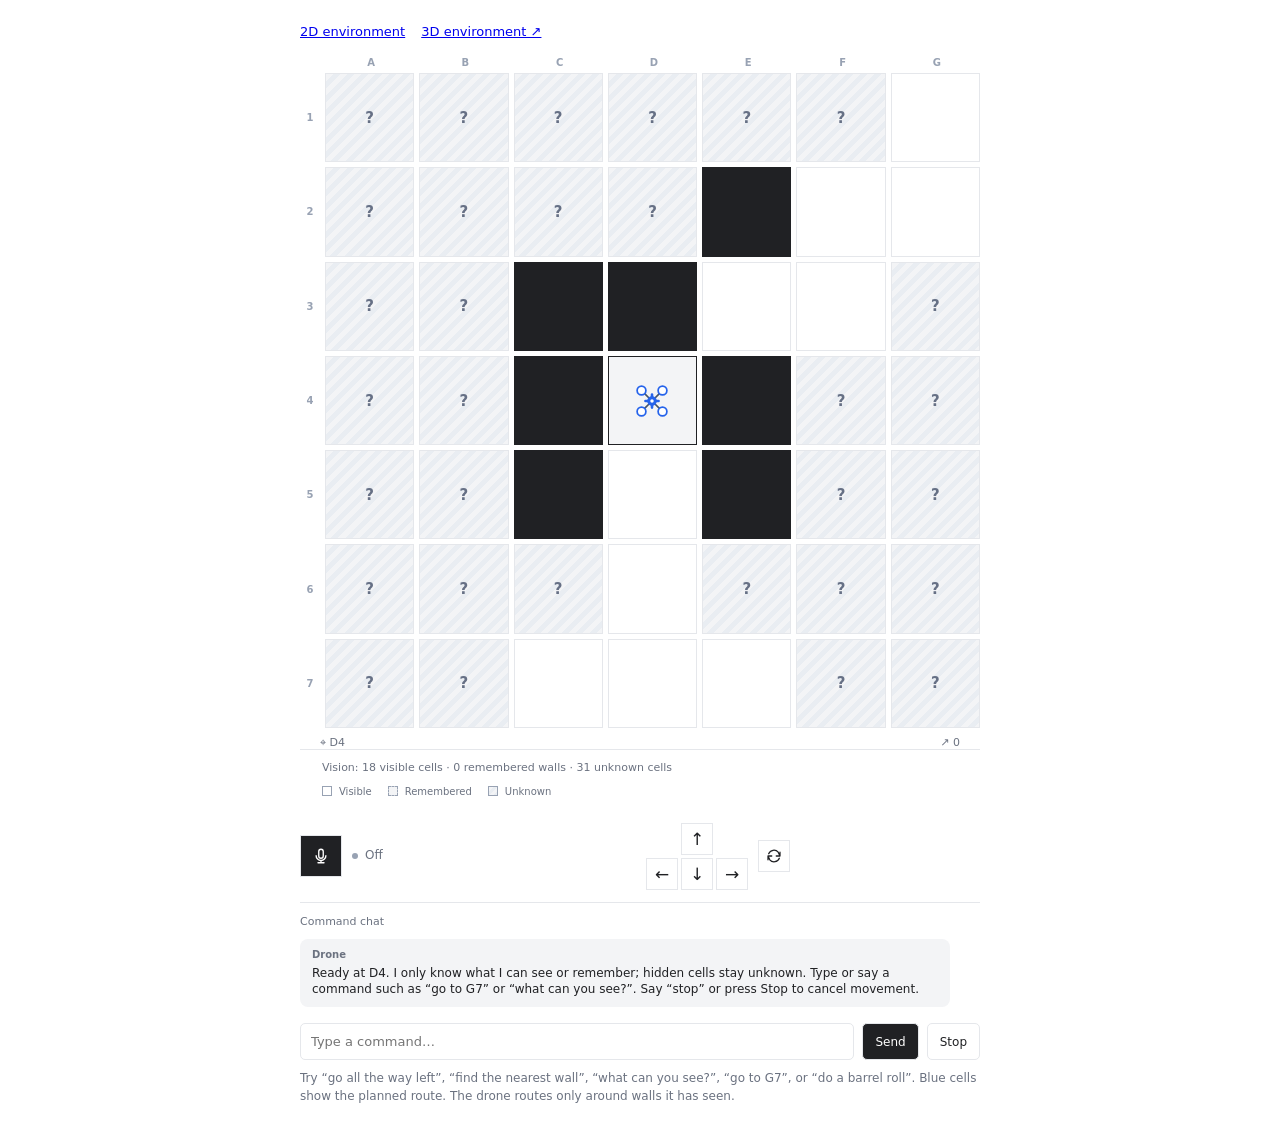
==== commit 04a2182d: "Refactor code structure for improved readability and maintainability" ====
--- a/index.html
+++ b/index.html
@@ -395,6 +395,10 @@
   </head>
   <body>
     <main class="app">
+      <nav aria-label="Environment" style="display:flex;gap:16px;margin-bottom:18px;font-size:13px">
+        <a href="index.html" aria-current="page">2D environment</a>
+        <a href="3d.html">3D environment ↗</a>
+      </nav>
       <div class="workspace">
         <section class="card" aria-labelledby="board-title">
           <h1 class="visually-hidden" id="board-title">Navigation grid</h1>
@@ -460,933 +464,6 @@
       </div>
     </main>
 
-    <script>
-      (() => {
-        const SIZE = 7;
-        const board = document.querySelector("#board");
-        const positionLabel = document.querySelector("#position");
-        const moveCountLabel = document.querySelector("#move-count");
-        const status = document.querySelector("#status");
-        const statusMessage = document.querySelector("#status-message");
-        const listenButton = document.querySelector("#listen-button");
-        const listenLabel = document.querySelector("#listen-label");
-        const historyList = document.querySelector("#history-list");
-        const commandInput = document.querySelector("#command-input");
-        const voicePreview = document.querySelector("#voice-preview");
-        const OFFSETS = { up: [-1, 0], right: [0, 1], down: [1, 0], left: [0, -1] };
-
-        let drone = { row: 3, col: 3 };
-        let obstacles = new Set();
-        let knownObstacles = new Set();
-        let seenCells = new Set();
-        let visibleCells = new Set();
-        let moveCount = 0;
-        let navigating = false;
-        let navigationVersion = 0;
-        let commandQueue = [];
-        let processingCommands = false;
-        let activeJob = null;
-        let plannedRoute = new Set();
-        let goalKey = null;
-        let recognition = null;
-        let listening = false;
-        let recognitionActive = false;
-        let restartTimer = null;
-        let stableTimer = null;
-        let restartDelay = 300;
-        let lastRecognitionError = null;
-
-        function key(row, col) {
-          return `${row},${col}`;
-        }
-
-        function hasLineOfSight(targetRow, targetCol) {
-          let x = drone.col;
-          let y = drone.row;
-          const dx = Math.abs(targetCol - x);
-          const sx = x < targetCol ? 1 : -1;
-          const dy = -Math.abs(targetRow - y);
-          const sy = y < targetRow ? 1 : -1;
-          let error = dx + dy;
-
-          while (x !== targetCol || y !== targetRow) {
-            const doubledError = 2 * error;
-            if (doubledError >= dy) {
-              error += dy;
-              x += sx;
-            }
-            if (doubledError <= dx) {
-              error += dx;
-              y += sy;
-            }
-            if ((x !== targetCol || y !== targetRow) && obstacles.has(key(y, x))) return false;
-          }
-          return true;
-        }
-
-        function updateVision() {
-          visibleCells = new Set();
-          for (let row = 0; row < SIZE; row += 1) {
-            for (let col = 0; col < SIZE; col += 1) {
-              if (!hasLineOfSight(row, col)) continue;
-              const location = key(row, col);
-              visibleCells.add(location);
-              seenCells.add(location);
-              if (obstacles.has(location)) knownObstacles.add(location);
-            }
-          }
-        }
-
-        function setStatus(message, state = "idle") {
-          statusMessage.textContent = message;
-          status.dataset.state = state;
-        }
-
-        function renderBoard() {
-          updateVision();
-          board.replaceChildren();
-          for (let row = 0; row < SIZE; row += 1) {
-            const rowElement = document.createElement("div");
-            rowElement.className = "board-row";
-            rowElement.setAttribute("role", "row");
-
-            const rowLabel = document.createElement("span");
-            rowLabel.className = "row-label";
-            rowLabel.setAttribute("aria-hidden", "true");
-            rowLabel.textContent = String(row + 1);
-            rowElement.append(rowLabel);
-
-            const gridRow = document.createElement("div");
-            gridRow.className = "grid";
-            for (let col = 0; col < SIZE; col += 1) {
-              const cell = document.createElement("div");
-              cell.className = "cell";
-              cell.setAttribute("role", "gridcell");
-              const location = key(row, col);
-              const columnName = String.fromCharCode(65 + col);
-              const visible = visibleCells.has(location);
-              const remembered = seenCells.has(location);
-              cell.setAttribute("aria-label", `${visible ? "Visible" : remembered ? "Remembered" : "Unknown"} cell at row ${row + 1}, column ${columnName}`);
-              if (!visible && remembered) cell.classList.add("remembered-cell");
-              if (!remembered) cell.classList.add("unknown-cell");
-              if (plannedRoute.has(location)) cell.classList.add("route-cell");
-              if (goalKey === location) cell.classList.add("goal-cell");
-
-              if (drone.row === row && drone.col === col) {
-                cell.classList.add("drone-cell");
-                cell.setAttribute("aria-label", `Drone at ${columnName}${row + 1}; current vision`);
-                cell.innerHTML = '<svg class="drone" viewBox="0 0 48 48" fill="none" aria-hidden="true"><path d="M24 16.5v15M16.5 24h15" stroke="#2563eb" stroke-width="3" stroke-linecap="round"/><path d="M20 20l-5-5m13 13 5 5m0-18-5 5m-8 8-5 5" stroke="#475467" stroke-width="2" stroke-linecap="round"/><circle cx="12" cy="12" r="5" fill="#fff" stroke="#2563eb" stroke-width="2"/><circle cx="36" cy="12" r="5" fill="#fff" stroke="#2563eb" stroke-width="2"/><circle cx="12" cy="36" r="5" fill="#fff" stroke="#2563eb" stroke-width="2"/><circle cx="36" cy="36" r="5" fill="#fff" stroke="#2563eb" stroke-width="2"/><circle cx="24" cy="24" r="5.5" fill="#2563eb"/><circle cx="24" cy="24" r="2" fill="#fff"/></svg>';
-              } else if (knownObstacles.has(location)) {
-                cell.classList.add("obstacle-cell");
-                cell.setAttribute("aria-label", `${visible ? "Visible" : "Remembered"} wall at ${columnName}${row + 1}`);
-                if (!visible) cell.classList.add("remembered-obstacle-cell");
-                cell.innerHTML = '<span class="obstacle" aria-hidden="true">✳</span>';
-              } else if (remembered) {
-                cell.setAttribute("aria-label", `${visible ? "Visible" : "Remembered"} clear cell at ${columnName}${row + 1}`);
-              }
-              gridRow.append(cell);
-            }
-            rowElement.append(gridRow);
-            board.append(rowElement);
-          }
-
-          positionLabel.textContent = `${String.fromCharCode(65 + drone.col)}${drone.row + 1}`;
-          moveCountLabel.textContent = String(moveCount);
-          positionLabel.setAttribute("aria-label", `Position ${positionLabel.textContent}`);
-          moveCountLabel.setAttribute("aria-label", `Moves ${moveCount}`);
-          const unknownCount = SIZE * SIZE - seenCells.size;
-          const rememberedWallCount = [...knownObstacles].filter((location) => !visibleCells.has(location)).length;
-          document.querySelector("#vision-status").textContent =
-            `Vision: ${visibleCells.size} visible cells · ${rememberedWallCount} remembered wall${rememberedWallCount === 1 ? "" : "s"} · ${unknownCount} unknown cells`;
-        }
-
-        function generateObstacles() {
-          const patterns = [
-            [[0, 0], [1, 0], [2, 0]],
-            [[0, 0], [0, 1], [1, 1]],
-            [[0, 0], [1, 0], [1, 1], [2, 1]],
-            [[0, 1], [1, 0], [1, 1], [1, 2]],
-            [[0, 0], [0, 1], [1, 1], [1, 2]],
-            [[0, 0], [1, 0], [2, 0], [2, 1], [2, 2]],
-            [[0, 0], [0, 1], [1, 1], [1, 2], [2, 2]],
-            [[0, 0], [0, 1], [0, 2], [1, 1], [2, 1]],
-            [[0, 0], [1, 0], [1, 1], [2, 1], [2, 2]],
-            [[0, 1], [1, 0], [1, 1], [1, 2], [2, 1]],
-            [[0, 0], [0, 1], [0, 2], [1, 2], [2, 2], [2, 1]]
-          ];
-
-          function connected(candidate) {
-            const start = key(drone.row, drone.col);
-            const visited = new Set([start]);
-            const queue = [{ row: drone.row, col: drone.col }];
-            const offsets = [[-1, 0], [1, 0], [0, -1], [0, 1]];
-
-            for (let index = 0; index < queue.length; index += 1) {
-              const { row, col } = queue[index];
-              for (const [rowOffset, colOffset] of offsets) {
-                const nextRow = row + rowOffset;
-                const nextCol = col + colOffset;
-                const nextKey = key(nextRow, nextCol);
-                if (nextRow < 0 || nextRow >= SIZE || nextCol < 0 || nextCol >= SIZE ||
-                    candidate.has(nextKey) || visited.has(nextKey)) continue;
-                visited.add(nextKey);
-                queue.push({ row: nextRow, col: nextCol });
-              }
-            }
-
-            return visited.size === SIZE * SIZE - candidate.size;
-          }
-
-          function makeCluster(candidate) {
-            const pattern = patterns[Math.floor(Math.random() * patterns.length)];
-            const rotation = Math.floor(Math.random() * 4);
-            const reflect = Math.random() < 0.5;
-            const transformed = pattern.map(([originalRow, originalCol]) => {
-              let row = originalRow;
-              let col = reflect ? -originalCol : originalCol;
-              for (let turn = 0; turn < rotation; turn += 1) [row, col] = [col, -row];
-              return [row, col];
-            });
-            const minRow = Math.min(...transformed.map(([row]) => row));
-            const maxRow = Math.max(...transformed.map(([row]) => row));
-            const minCol = Math.min(...transformed.map(([, col]) => col));
-            const maxCol = Math.max(...transformed.map(([, col]) => col));
-            const offsetRow = Math.floor(Math.random() * (SIZE - (maxRow - minRow)));
-            const offsetCol = Math.floor(Math.random() * (SIZE - (maxCol - minCol)));
-            const cluster = new Set(transformed.map(([row, col]) =>
-              key(row - minRow + offsetRow, col - minCol + offsetCol)));
-            if ([...cluster].some((location) => candidate.has(location) || location === key(drone.row, drone.col))) return null;
-            return cluster;
-          }
-
-          function growCluster(cluster, candidate, targetSize) {
-            while (cluster.size < targetSize) {
-              const options = new Set();
-              for (const location of cluster) {
-                const [row, col] = location.split(",").map(Number);
-                for (const [dr, dc] of [[-1, 0], [1, 0], [0, -1], [0, 1]]) {
-                  const nextRow = row + dr;
-                  const nextCol = col + dc;
-                  const nextKey = key(nextRow, nextCol);
-                  if (inBounds(nextRow, nextCol) && !candidate.has(nextKey) &&
-                      !cluster.has(nextKey) && nextKey !== key(drone.row, drone.col)) options.add(nextKey);
-                }
-              }
-              if (!options.size) return false;
-              const optionsList = [...options];
-              cluster.add(optionsList[Math.floor(Math.random() * optionsList.length)]);
-            }
-            return true;
-          }
-
-          for (let attempt = 0; attempt < 400; attempt += 1) {
-            const targetCount = 9 + Math.floor(Math.random() * 5);
-            const clusterCount = targetCount >= 11 && Math.random() < 0.5 ? 3 : 2;
-            const sizes = Array.from({ length: clusterCount }, () => Math.floor(targetCount / clusterCount));
-            for (let index = 0; index < targetCount % clusterCount; index += 1) sizes[index] += 1;
-            const candidate = new Set();
-            let valid = true;
-
-            for (const targetSize of sizes) {
-              let cluster = null;
-              for (let placementAttempt = 0; placementAttempt < 40 && !cluster; placementAttempt += 1) {
-                cluster = makeCluster(candidate);
-              }
-              if (!cluster || cluster.size > targetSize || !growCluster(cluster, candidate, targetSize)) {
-                valid = false;
-                break;
-              }
-              for (const location of cluster) candidate.add(location);
-            }
-
-            if (valid && connected(candidate)) {
-              obstacles = candidate;
-              return;
-            }
-          }
-
-          obstacles = new Set();
-        }
-
-        function move(direction) {
-          const offsets = {
-            left: [0, -1],
-            right: [0, 1],
-            up: [-1, 0],
-            down: [1, 0]
-          };
-          const [rowOffset, colOffset] = offsets[direction];
-          const nextRow = drone.row + rowOffset;
-          const nextCol = drone.col + colOffset;
-
-          if (nextRow < 0 || nextRow >= SIZE || nextCol < 0 || nextCol >= SIZE) {
-            setStatus("Edge", listening ? "listening" : "error");
-            return;
-          }
-          if (obstacles.has(key(nextRow, nextCol))) {
-            setStatus("Blocked", listening ? "listening" : "error");
-            return;
-          }
-
-          drone = { row: nextRow, col: nextCol };
-          moveCount += 1;
-          renderBoard();
-          setStatus(positionLabel.textContent, listening ? "listening" : "idle");
-          return true;
-        }
-
-        async function moveAlong(route, finalStatus = null, targetKey = null) {
-          const version = navigationVersion;
-          navigating = true;
-          setArrowControlsDisabled(true);
-          let currentRoute = route;
-          let routeIndex = 0;
-          goalKey = targetKey;
-          try {
-            while (targetKey ? key(drone.row, drone.col) !== targetKey : routeIndex < currentRoute.length) {
-              if (version !== navigationVersion) return false;
-              if (targetKey) {
-                currentRoute = reconstructRoute(dijkstra(), targetKey);
-                if (currentRoute === null) return false;
-                routeIndex = 0;
-              }
-              let row = drone.row;
-              let col = drone.col;
-              plannedRoute = new Set(currentRoute.slice(routeIndex).map((direction) => {
-                const [dr, dc] = OFFSETS[direction];
-                row += dr;
-                col += dc;
-                return key(row, col);
-              }));
-              if (!targetKey) goalKey = key(row, col);
-              renderBoard();
-              const direction = currentRoute[routeIndex];
-              plannedRoute.delete(key(drone.row, drone.col));
-              if (!move(direction)) return false;
-              routeIndex += 1;
-              await new Promise((resolve) => window.setTimeout(resolve, 220));
-            }
-            if (version !== navigationVersion) return false;
-            if (finalStatus && version === navigationVersion) {
-              setStatus(finalStatus, listening ? "listening" : "idle");
-            }
-            return true;
-          } finally {
-            if (version === navigationVersion) {
-              navigating = false;
-              plannedRoute.clear();
-              goalKey = null;
-              renderBoard();
-              setArrowControlsDisabled(false);
-            }
-          }
-        }
-
-        function setArrowControlsDisabled(disabled) {
-          document.querySelectorAll(".arrow").forEach((button) => {
-            button.disabled = disabled;
-          });
-        }
-
-        function addMessage(speaker, message, source = "") {
-          const entry = document.createElement("li");
-          entry.dataset.speaker = speaker;
-          const label = document.createElement("strong");
-          label.className = "message-speaker";
-          label.textContent = source ? `${speaker} · ${source}` : speaker;
-          const body = document.createElement("span");
-          body.textContent = message;
-          entry.append(label, body);
-          historyList.append(entry);
-          historyList.scrollTop = historyList.scrollHeight;
-          return body;
-        }
-
-        function updateReply(entry, message) {
-          entry.textContent = message;
-          historyList.scrollTop = historyList.scrollHeight;
-        }
-
-        function cancelCommands(reason) {
-          navigationVersion += 1;
-          if (activeJob) updateReply(activeJob.reply, reason);
-          for (const job of commandQueue) updateReply(job.reply, reason);
-          commandQueue = [];
-          navigating = false;
-          plannedRoute.clear();
-          goalKey = null;
-          setArrowControlsDisabled(false);
-          renderBoard();
-        }
-
-        function submitCommand(transcript, source = "typed") {
-          const text = transcript.trim();
-          if (!text) return;
-          addMessage("You", text, source);
-          const commands = parseVoiceCommands(text);
-          if (commands.some((command) => command.type === "stop")) {
-            cancelCommands("Cancelled by stop command.");
-            setStatus("Stopped", listening ? "listening" : "idle");
-            addMessage("Drone", `Stopped at ${positionLabel.textContent}. Pending commands cleared.`);
-          } else if (!commands.length) {
-            addMessage("Drone", "I didn't understand that command. Try “go left”, a destination like G7, “what can you see?”, finding or counting walls, or a barrel roll.");
-          } else {
-            const reply = addMessage("Drone", processingCommands ? "Queued. Waiting for the current command…" : "Working on it…");
-            commandQueue.push({ commands, reply, version: navigationVersion });
-            processCommandQueue();
-          }
-        }
-
-        function updateListenButton() {
-          listenButton.setAttribute("aria-pressed", String(listening));
-          listenLabel.textContent = listening ? "Stop listening" : "Start listening";
-          listenButton.setAttribute("aria-label", listenLabel.textContent);
-          listenButton.title = listenLabel.textContent;
-        }
-
-        function directionForWord(word) {
-          const directions = {
-            left: ["left", "west", "westward"],
-            right: ["right", "east", "eastward"],
-            up: ["up", "north", "northward"],
-            down: ["down", "south", "southward"]
-          };
-
-          const match = Object.entries(directions).find(([, alternatives]) => alternatives.includes(word));
-          return match ? match[0] : null;
-        }
-
-        function ordinalValue(word) {
-          const ordinals = {
-            first: 1, one: 1, "1": 1, "1st": 1,
-            second: 2, two: 2, "2": 2, "2nd": 2,
-            third: 3, three: 3, "3": 3, "3rd": 3,
-            fourth: 4, four: 4, "4": 4, "4th": 4,
-            fifth: 5, five: 5, "5": 5, "5th": 5,
-            sixth: 6, six: 6, "6": 6, "6th": 6,
-            seventh: 7, seven: 7, "7": 7, "7th": 7
-          };
-          return ordinals[word] || null;
-        }
-
-        function parseDestination(transcript) {
-          const text = transcript.toLowerCase()
-            .replace(/\b(north|south)(east|west)\b/g, "$1 $2")
-            .replace(/[,-]/g, " ");
-          const ordinalPattern = "(first|one|1st|1|second|two|2nd|2|third|three|3rd|3|fourth|four|4th|4|fifth|five|5th|5|sixth|six|6th|6|seventh|seven|7th|7)";
-          const rowWord = /\b(top|upper|north|bottom|lower|south)\b/;
-          const columnWord = /\b(left|west|right|east)\b/;
-          const rowMatch = text.match(rowWord);
-          const columnMatch = text.match(columnWord);
-          const coordinate = text.match(/\b([a-g])\s*([1-7])\b/);
-          if (coordinate) return { row: Number(coordinate[2]) - 1, col: coordinate[1].charCodeAt(0) - 97 };
-          if (/\b[a-z]\s*\d+\b/.test(text)) return null;
-
-          if (rowMatch && columnMatch) {
-            return {
-              row: /top|upper|north/.test(rowMatch[1]) ? 0 : SIZE - 1,
-              col: /left|west/.test(columnMatch[1]) ? 0 : SIZE - 1
-            };
-          }
-          if (/\b(center|centre|middle)\b/.test(text)) {
-            return { row: Math.floor(SIZE / 2), col: Math.floor(SIZE / 2) };
-          }
-
-          const rowOrdinal = text.match(new RegExp(`\\b(?:row|line)\\s+(?:number\\s+)?${ordinalPattern}\\b`)) ||
-            text.match(new RegExp(`\\b${ordinalPattern}\\s+(?:row|line)\\b`));
-          const columnOrdinal = text.match(new RegExp(`\\b(?:column|col)\\s+(?:number\\s+)?${ordinalPattern}\\b`)) ||
-            text.match(new RegExp(`\\b${ordinalPattern}\\s+(?:column|col)\\b`));
-          if (rowOrdinal && columnOrdinal) {
-            const values = rowOrdinal[0].match(new RegExp(ordinalPattern, "g"));
-            const columns = columnOrdinal[0].match(new RegExp(ordinalPattern, "g"));
-            return { row: ordinalValue(values[0]) - 1, col: ordinalValue(columns[0]) - 1 };
-          }
-          if (rowMatch && columnOrdinal && /\brow\b/.test(text)) {
-            const values = columnOrdinal[0].match(new RegExp(ordinalPattern, "g"));
-            return {
-              row: /top|upper|north/.test(rowMatch[1]) ? 0 : SIZE - 1,
-              col: ordinalValue(values[0]) - 1
-            };
-          }
-          if (columnMatch && rowOrdinal && /\bcolumn\b/.test(text)) {
-            const values = rowOrdinal[0].match(new RegExp(ordinalPattern, "g"));
-            return {
-              row: ordinalValue(values[0]) - 1,
-              col: /left|west/.test(columnMatch[1]) ? 0 : SIZE - 1
-            };
-          }
-
-          const positionMatch = text.match(new RegExp(`\\b${ordinalPattern}\\b`));
-          const spacePosition = positionMatch ? ordinalValue(positionMatch[0]) : null;
-          const hasSpace = /\b(space|cell|square|spot)\b/.test(text);
-          if (spacePosition && hasSpace && rowMatch) {
-            return {
-              row: /top|upper|north/.test(rowMatch[1]) ? 0 : SIZE - 1,
-              col: spacePosition - 1
-            };
-          }
-          if (spacePosition && hasSpace && columnMatch) {
-            return {
-              row: spacePosition - 1,
-              col: /left|west/.test(columnMatch[1]) ? 0 : SIZE - 1
-            };
-          }
-
-          if (rowMatch && !columnMatch && /\b(row|edge|side|end)\b/.test(text)) {
-            return { row: /top|upper|north/.test(rowMatch[1]) ? 0 : SIZE - 1, col: drone.col };
-          }
-          if (columnMatch && !rowMatch && /\b(column|col|edge|side|end)\b/.test(text)) {
-            return { row: drone.row, col: /left|west/.test(columnMatch[1]) ? 0 : SIZE - 1 };
-          }
-          return null;
-        }
-
-        function parseVoiceCommands(transcript) {
-          const text = transcript.toLowerCase().replace(/[’]/g, "'").trim();
-          if (/\b(?:don't|do not|not|never)\b/.test(text)) return [];
-          const clauses = text.split(/\b(?:and\s+then|then|afterwards|followed\s+by)\b|\band\s+(?=(?:go|move|fly|head|do|perform|find|count|turn|look|scan|describe|report)\b)/).filter((part) => part.trim());
-          if (clauses.length > 1) {
-            const commands = clauses.map(parseVoiceCommands);
-            // Reject an incomplete sequence rather than silently executing only part of it.
-            return commands.every((part) => part.length) ? commands.flat() : [];
-          }
-          if (/^(?:please\s+)?(?:stop|halt|cancel)(?:\s+(?:now|please|moving|everything|all|commands|the drone))*[.!?]*$/.test(text)) return [{ type: "stop" }];
-          if (/\b(?:what (?:can|do) you see|what is visible|describe (?:your )?(?:view|surroundings)|look around|scan (?:the )?(?:area|surroundings)|report (?:your )?vision)\b/.test(text)) {
-            return [{ type: "vision-report" }];
-          }
-          if (/\b(?:count|how many|number of)\b/.test(text) && /\b(?:walls?|obstacles?|blocks?)\b/.test(text)) return [{ type: "count-walls" }];
-          if (/\b(?:nearest|closest)\b/.test(text) && /\b(?:wall|obstacle|block)\b/.test(text)) return [{ type: "nearest-wall" }];
-          if (/\bbarrel\s+roll\b/.test(text)) return [{ type: "barrel-roll" }];
-          const words = text.match(/\b[a-z0-9]+(?:st|nd|rd|th)?\b/g) || [];
-          const directions = words.map(directionForWord).filter(Boolean);
-          const continueUntilBlocked = /\b(?:until|till|til)\b/.test(text) ||
-            /\b(?:to|before)\s+(?:the\s+)?(?:wall|obstacle|block)\b/.test(text);
-          if (continueUntilBlocked && directions.length) {
-            return directions.length === 1 ? [{ type: "until-blocked", direction: directions[0] }] : [];
-          }
-
-          if (directions.length === 1 && /\b(?:all the way|as far as|to the very|to the far|edge|side|end)\b/.test(text) &&
-              !/\b(corner|row|column|col|space|cell|square|spot)\b/.test(text)) {
-            return [{ type: "edge", direction: directions[0] }];
-          }
-
-          const amount = words.map(ordinalValue).find(Boolean);
-          if (directions.length === 1 && amount && /\b(one|two|three|four|five|six|seven|[1-7])\b/.test(text) &&
-              /\b(steps?|spaces?|cells?|squares?|spots?|times)\b/.test(text) &&
-              !/\b(corner|row|column|col|top|bottom|on|at)\b/.test(text)) {
-            return [{ type: "direction", direction: directions[0], steps: amount }];
-          }
-          const destination = parseDestination(text);
-          if (destination) {
-            return [{ type: "destination", ...destination }];
-          }
-          if (/\b(corner|row|column|col|space|cell|square|spot|center|centre|middle)\b/.test(text) ||
-              (rowMatchForDestination(text) && columnMatchForDestination(text))) return [];
-
-          if (/\b[a-z]\s*\d+\b/.test(text)) return [];
-          if (/\b\d+\b/.test(text) && !amount) return [];
-          const movementIntent = /\b(?:go|move|fly|head|travel|navigate|proceed|turn)\b/.test(text);
-          const directionOnly = words.length === 1 && directions.length === 1;
-          if (!movementIntent && !directionOnly) return [];
-          if (directions.length !== 1) return [];
-          return [{ type: "direction", direction: directions[0], steps: amount || 1 }];
-        }
-
-        function rowMatchForDestination(text) {
-          return /\b(top|upper|north|bottom|lower|south)\b/.test(text);
-        }
-
-        function columnMatchForDestination(text) {
-          return /\b(left|west|right|east)\b/.test(text);
-        }
-
-        function inBounds(row, col) {
-          return row >= 0 && row < SIZE && col >= 0 && col < SIZE;
-        }
-
-        function positionName(location) {
-          const [row, col] = location.split(",").map(Number);
-          return `${String.fromCharCode(65 + col)}${row + 1}`;
-        }
-
-        // Dijkstra: settle the cheapest frontier cell and relax each traversable edge.
-        // Every orthogonal move costs one; walls have no traversable edges.
-        function dijkstra() {
-          const startKey = key(drone.row, drone.col);
-          const frontier = [{ location: startKey, distance: 0 }];
-          const previous = new Map([[startKey, null]]);
-          const distances = new Map([[startKey, 0]]);
-          const settled = new Set();
-          while (frontier.length) {
-            frontier.sort((a, b) => a.distance - b.distance);
-            const current = frontier.shift();
-            if (settled.has(current.location)) continue;
-            settled.add(current.location);
-            const [row, col] = current.location.split(",").map(Number);
-            for (const [direction, [dr, dc]] of Object.entries(OFFSETS)) {
-              const nextRow = row + dr;
-              const nextCol = col + dc;
-              const nextKey = key(nextRow, nextCol);
-              if (!inBounds(nextRow, nextCol) || knownObstacles.has(nextKey) || settled.has(nextKey)) continue;
-              const distance = current.distance + 1;
-              if (distance >= (distances.get(nextKey) ?? Infinity)) continue;
-              distances.set(nextKey, distance);
-              previous.set(nextKey, { key: current.location, direction });
-              frontier.push({ location: nextKey, distance });
-            }
-          }
-          return { startKey, previous, distances };
-        }
-
-        function reconstructRoute(search, targetKey) {
-          if (!search.distances.has(targetKey)) return null;
-          const route = [];
-          let currentKey = targetKey;
-          while (currentKey !== search.startKey) {
-            const step = search.previous.get(currentKey);
-            route.push(step.direction);
-            currentKey = step.key;
-          }
-          return route.reverse();
-        }
-
-        async function navigateTo(targetKey, search = dijkstra(), description = positionName(targetKey)) {
-          const route = reconstructRoute(search, targetKey);
-          if (route === null) return `I can't reach ${description}. No clear path exists.`;
-          const destination = description === positionName(targetKey) ? description : `${description} at ${positionName(targetKey)}`;
-          if (!route.length) return `Already at ${destination}.`;
-          if (activeJob) updateReply(activeJob.reply, `Navigating to ${description}: shortest path is ${route.length} move${route.length === 1 ? "" : "s"}. Avoiding walls automatically.`);
-          const startingMoveCount = moveCount;
-          const completed = await moveAlong(route, positionName(targetKey), targetKey);
-          if (!completed) {
-            if (knownObstacles.has(targetKey)) return `${positionName(targetKey)} is a wall in my current vision. Choose a clear destination.`;
-            return `I can't reach ${destination} using the walls currently known to me.`;
-          }
-          const moves = moveCount - startingMoveCount;
-          return `Reached ${destination} in ${moves} move${moves === 1 ? "" : "s"} using the shortest path known from my current vision.`;
-        }
-
-        async function moveToDestination(row, col) {
-          if (!inBounds(row, col)) return "That destination is outside the grid. Use columns A–F and rows 1–6.";
-          const targetKey = key(row, col);
-          if (knownObstacles.has(targetKey)) return `${positionName(targetKey)} is a wall in my current vision. Choose a clear destination, or ask me to find the nearest wall.`;
-          return navigateTo(targetKey);
-        }
-
-        async function moveToEdge(direction) {
-          const version = navigationVersion;
-          while (version === navigationVersion) {
-            const search = dijkstra();
-            const candidates = [...search.distances.keys()].filter((location) => {
-              const [row, col] = location.split(",").map(Number);
-              return direction === "left" ? col === 0 : direction === "right" ? col === SIZE - 1 : direction === "up" ? row === 0 : row === SIZE - 1;
-            });
-            candidates.sort((a, b) => search.distances.get(a) - search.distances.get(b));
-            if (!candidates.length) return `I can't reach the ${direction} edge using the walls currently known to me.`;
-            const target = candidates[0];
-            const result = await navigateTo(target, search, `the ${direction} edge`);
-            if (version !== navigationVersion) return result;
-            if (key(drone.row, drone.col) === target) return result;
-            const updatedSearch = dijkstra();
-            if (knownObstacles.has(target) || !updatedSearch.distances.has(target)) continue;
-            return result;
-          }
-          return "Movement cancelled.";
-        }
-
-        function countWalls() {
-          const remaining = new Set(knownObstacles);
-          let count = 0;
-          for (const location of knownObstacles) {
-            if (!remaining.delete(location)) continue;
-            count += 1;
-            const stack = [location];
-            while (stack.length) {
-              const [row, col] = stack.pop().split(",").map(Number);
-              for (const [dr, dc] of Object.values(OFFSETS)) {
-                const neighbor = key(row + dr, col + dc);
-                if (remaining.delete(neighbor)) stack.push(neighbor);
-              }
-            }
-          }
-          return count;
-        }
-
-        async function findNearestWall() {
-          if (!knownObstacles.size) return "I haven't seen any walls yet. Unknown cells may still contain walls.";
-          const search = dijkstra();
-          let nearest = null;
-          let distance = Infinity;
-          for (const wall of knownObstacles) {
-            const [row, col] = wall.split(",").map(Number);
-            for (const [dr, dc] of Object.values(OFFSETS)) {
-              const location = key(row + dr, col + dc);
-              const cost = search.distances.get(location) ?? Infinity;
-              if (cost < distance) {
-                nearest = { location, wall };
-                distance = cost;
-              }
-            }
-          }
-          if (!nearest) return "No wall has a reachable adjacent cell.";
-          return navigateTo(nearest.location, search, `the nearest wall (wall cell ${positionName(nearest.wall)})`);
-        }
-
-        async function moveUntilBlocked(direction) {
-          const route = [];
-          let row = drone.row;
-          let col = drone.col;
-          let stopStatus = "Blocked";
-          const [rowOffset, colOffset] = {
-            left: [0, -1],
-            right: [0, 1],
-            up: [-1, 0],
-            down: [1, 0]
-          }[direction];
-
-          for (let step = 0; step <= SIZE; step += 1) {
-            const nextRow = row + rowOffset;
-            const nextCol = col + colOffset;
-            if (nextRow < 0 || nextRow >= SIZE || nextCol < 0 || nextCol >= SIZE) {
-              stopStatus = "Edge";
-              break;
-            }
-            if (knownObstacles.has(key(nextRow, nextCol))) break;
-            route.push(direction);
-            row = nextRow;
-            col = nextCol;
-          }
-          const completed = await moveAlong(route, stopStatus);
-          return completed ? `Stopped at ${positionLabel.textContent}, before ${stopStatus === "Edge" ? "the grid edge" : "a wall"}. Moved ${route.length} cell${route.length === 1 ? "" : "s"}.` : "Movement cancelled.";
-        }
-
-        async function executeVoiceCommand(command) {
-          if (command.type === "destination") {
-            return moveToDestination(command.row, command.col);
-          } else if (command.type === "edge") {
-            return moveToEdge(command.direction);
-          } else if (command.type === "nearest-wall") {
-            return findNearestWall();
-          } else if (command.type === "count-walls") {
-            const count = countWalls();
-            return `I know of ${count} connected wall${count === 1 ? "" : "s"}, covering ${knownObstacles.size} seen wall cell${knownObstacles.size === 1 ? "" : "s"}. Cells sharing a side form one wall; unknown areas may contain more.`;
-          } else if (command.type === "vision-report") {
-            const visibleWallCount = [...visibleCells].filter((location) => knownObstacles.has(location)).length;
-            const rememberedWallCount = knownObstacles.size - visibleWallCount;
-            const unknownCount = SIZE * SIZE - seenCells.size;
-            return `I can currently see ${visibleCells.size} cells, including ${visibleWallCount} wall${visibleWallCount === 1 ? "" : "s"}. I remember ${rememberedWallCount} wall${rememberedWallCount === 1 ? "" : "s"} outside my current view; ${unknownCount} cell${unknownCount === 1 ? " is" : "s are"} still unknown.`;
-          } else if (command.type === "barrel-roll") {
-            const version = navigationVersion;
-            navigating = true;
-            setArrowControlsDisabled(true);
-            document.querySelector(".drone").classList.add("rolling");
-            if (activeJob) updateReply(activeJob.reply, "Doing a barrel roll!");
-            await new Promise((resolve) => window.setTimeout(resolve, 850));
-            if (version !== navigationVersion) return "Barrel roll cancelled.";
-            navigating = false;
-            setArrowControlsDisabled(false);
-            renderBoard();
-            return `Barrel roll complete! Holding position at ${positionLabel.textContent}.`;
-          } else if (command.type === "until-blocked") {
-            return moveUntilBlocked(command.direction);
-          } else {
-            if (command.steps > 1) {
-              const [dr, dc] = OFFSETS[command.direction];
-              return moveToDestination(drone.row + dr * command.steps, drone.col + dc * command.steps);
-            }
-            const moved = move(command.direction);
-            return moved ? `Moved ${command.direction} to ${positionLabel.textContent}.` : `Can't move ${command.direction}: ${statusMessage.textContent === "Edge" ? "the grid edge is here" : "a wall is in the way"}. Ask for a destination to route around walls.`;
-          }
-        }
-
-        async function processCommandQueue() {
-          if (processingCommands) return;
-          processingCommands = true;
-          try {
-            while (commandQueue.length) {
-              const job = commandQueue.shift();
-              activeJob = job;
-              const replies = [];
-              try {
-                for (const command of job.commands) {
-                  if (job.version !== navigationVersion) break;
-                  const reply = await executeVoiceCommand(command);
-                  if (job.version !== navigationVersion) break;
-                  replies.push(reply);
-                  updateReply(job.reply, replies.join(" "));
-                }
-              } catch (error) {
-                if (job.version === navigationVersion) {
-                  updateReply(job.reply, "I couldn't complete that command. Please try again.");
-                  setStatus("Command failed", "error");
-                  navigating = false;
-                  setArrowControlsDisabled(false);
-                  renderBoard();
-                }
-                console.error(error);
-              } finally {
-                activeJob = null;
-              }
-            }
-          } finally {
-            processingCommands = false;
-            if (commandQueue.length) processCommandQueue();
-          }
-        }
-
-        function scheduleRecognitionRestart(error) {
-          if (!listening) return;
-          window.clearTimeout(restartTimer);
-
-          if (error === "network") {
-            setStatus("Retrying…", "listening");
-          } else if (error === "no-speech") {
-            setStatus("On", "listening");
-          } else {
-            setStatus("Reconnecting…", "listening");
-          }
-
-          const delay = restartDelay;
-          restartTimer = window.setTimeout(() => {
-            if (listening) startRecognition();
-          }, error === "no-speech" ? 300 : delay);
-          if (error !== "no-speech") restartDelay = Math.min(restartDelay * 2, 5000);
-        }
-
-        function stopListening() {
-          listening = false;
-          window.clearTimeout(restartTimer);
-          window.clearTimeout(stableTimer);
-          voicePreview.textContent = "";
-          updateListenButton();
-          if (recognition && recognitionActive) recognition.stop();
-          setStatus("Off");
-        }
-
-        function startRecognition() {
-          const SpeechRecognition = window.SpeechRecognition || window.webkitSpeechRecognition;
-          if (!SpeechRecognition || !listening || recognitionActive) return;
-
-          const currentRecognition = new SpeechRecognition();
-          recognition = currentRecognition;
-          currentRecognition.lang = "en-US";
-          currentRecognition.continuous = true;
-          currentRecognition.interimResults = true;
-          const processedResults = new Set();
-
-          currentRecognition.onstart = () => {
-            if (recognition !== currentRecognition) return;
-            if (!listening) {
-              currentRecognition.stop();
-              return;
-            }
-            recognitionActive = true;
-            window.clearTimeout(stableTimer);
-            stableTimer = window.setTimeout(() => {
-              restartDelay = 300;
-            }, 10000);
-            setStatus("On", "listening");
-          };
-          currentRecognition.onresult = (event) => {
-            if (recognition !== currentRecognition || !listening) return;
-            const interim = [];
-            for (let index = event.resultIndex; index < event.results.length; index += 1) {
-              const result = event.results[index];
-              const transcript = result[0].transcript;
-              if (!result.isFinal) {
-                interim.push(transcript.trim());
-              } else if (!processedResults.has(index)) {
-                processedResults.add(index);
-                submitCommand(transcript, "voice");
-              }
-            }
-            voicePreview.textContent = interim.length ? `Hearing: ${interim.join(" ")}…` : "";
-          };
-          currentRecognition.onerror = (event) => {
-            if (recognition !== currentRecognition) return;
-            if (event.error === "aborted") return;
-            const messages = {
-              "not-allowed": "Mic access denied",
-              "service-not-allowed": "Service denied",
-              "audio-capture": "No microphone",
-            };
-            if (event.error === "network" || event.error === "no-speech") {
-              lastRecognitionError = event.error;
-            } else {
-              setStatus(messages[event.error] || `Error: ${event.error}`, "error");
-              addMessage("Drone", `${messages[event.error] || "Voice recognition failed"}. You can still type a command below.`);
-              voicePreview.textContent = "";
-              listening = false;
-              updateListenButton();
-            }
-          };
-          currentRecognition.onend = () => {
-            if (recognition !== currentRecognition) return;
-            recognitionActive = false;
-            voicePreview.textContent = "";
-            window.clearTimeout(stableTimer);
-            if (!listening) return;
-            scheduleRecognitionRestart(lastRecognitionError);
-            lastRecognitionError = null;
-          };
-
-          try {
-            currentRecognition.start();
-          } catch (error) {
-            recognitionActive = false;
-            listening = false;
-            updateListenButton();
-            setStatus("Start failed", "error");
-          }
-        }
-
-        function startListening() {
-          const SpeechRecognition = window.SpeechRecognition || window.webkitSpeechRecognition;
-          if (!SpeechRecognition) {
-            setStatus("Unsupported", "error");
-            addMessage("Drone", "Voice recognition isn't supported in this browser. Type your commands below, or use Chrome or Edge for voice control.");
-            return;
-          }
-
-          listening = true;
-          updateListenButton();
-          setStatus("Starting…");
-          startRecognition();
-        }
-
-        listenButton.addEventListener("click", () => {
-          if (listening) stopListening();
-          else startListening();
-        });
-        document.querySelectorAll(".arrow").forEach((button) => {
-          button.addEventListener("click", () => {
-            if (!navigating) submitCommand(`move ${button.dataset.direction}`, "button");
-          });
-        });
-        document.querySelector("#command-form").addEventListener("submit", (event) => {
-          event.preventDefault();
-          submitCommand(commandInput.value);
-          commandInput.value = "";
-          commandInput.focus();
-        });
-        document.querySelector("#stop-button").addEventListener("click", () => submitCommand("stop", "button"));
-        document.querySelector("#reset-button").addEventListener("click", () => {
-          cancelCommands("Cancelled because the grid was regenerated.");
-          drone = { row: 3, col: 3 };
-          moveCount = 0;
-          knownObstacles = new Set();
-          seenCells = new Set();
-          visibleCells = new Set();
-          generateObstacles();
-          renderBoard();
-          setStatus("Ready");
-          addMessage("Drone", "New grid ready. Position reset to D4, move count reset, and vision memory cleared.");
-        });
-
-        generateObstacles();
-        renderBoard();
-        addMessage("Drone", "Ready at D4. I only know what I can see or remember; hidden cells stay unknown. Type or say a command such as “go to G7” or “what can you see?”. Say “stop” or press Stop to cancel movement.");
-      })();
-    </script>
+    <script src="drone-app.js"></script>
   </body>
 </html>
